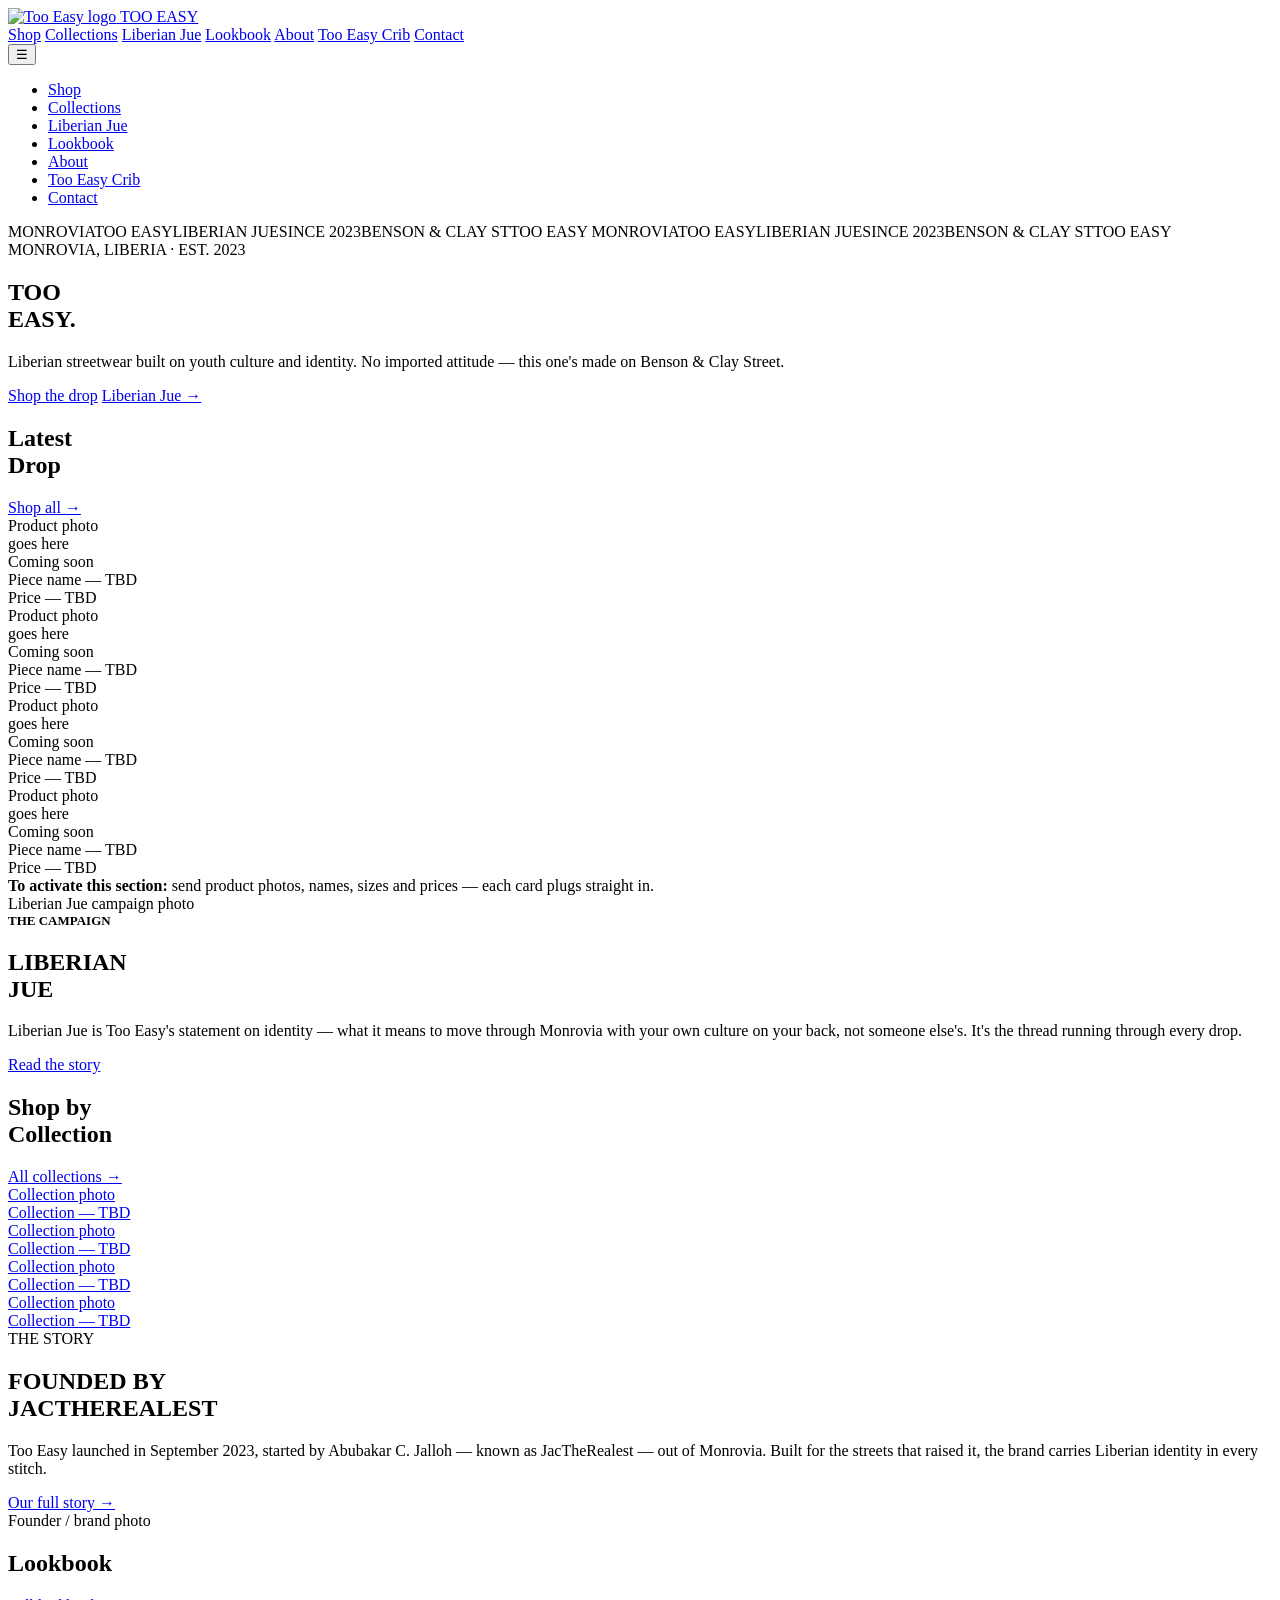
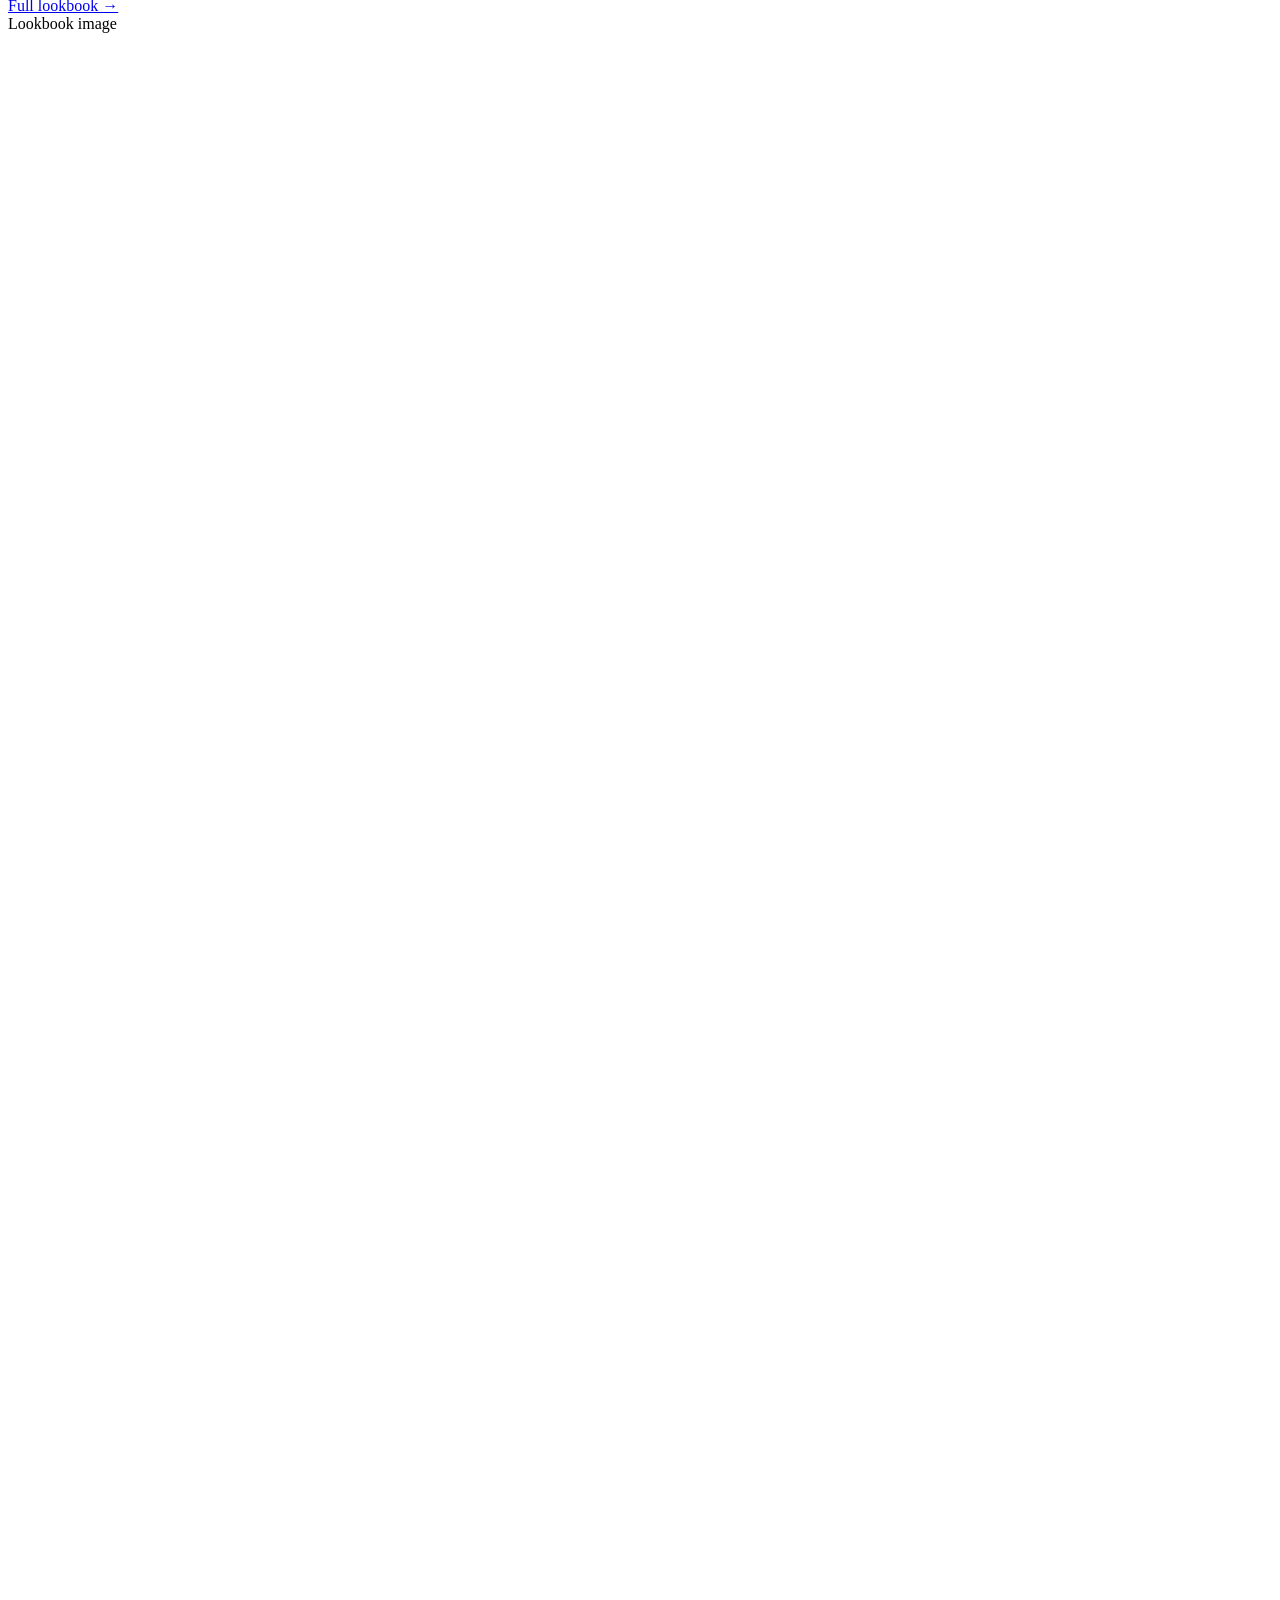
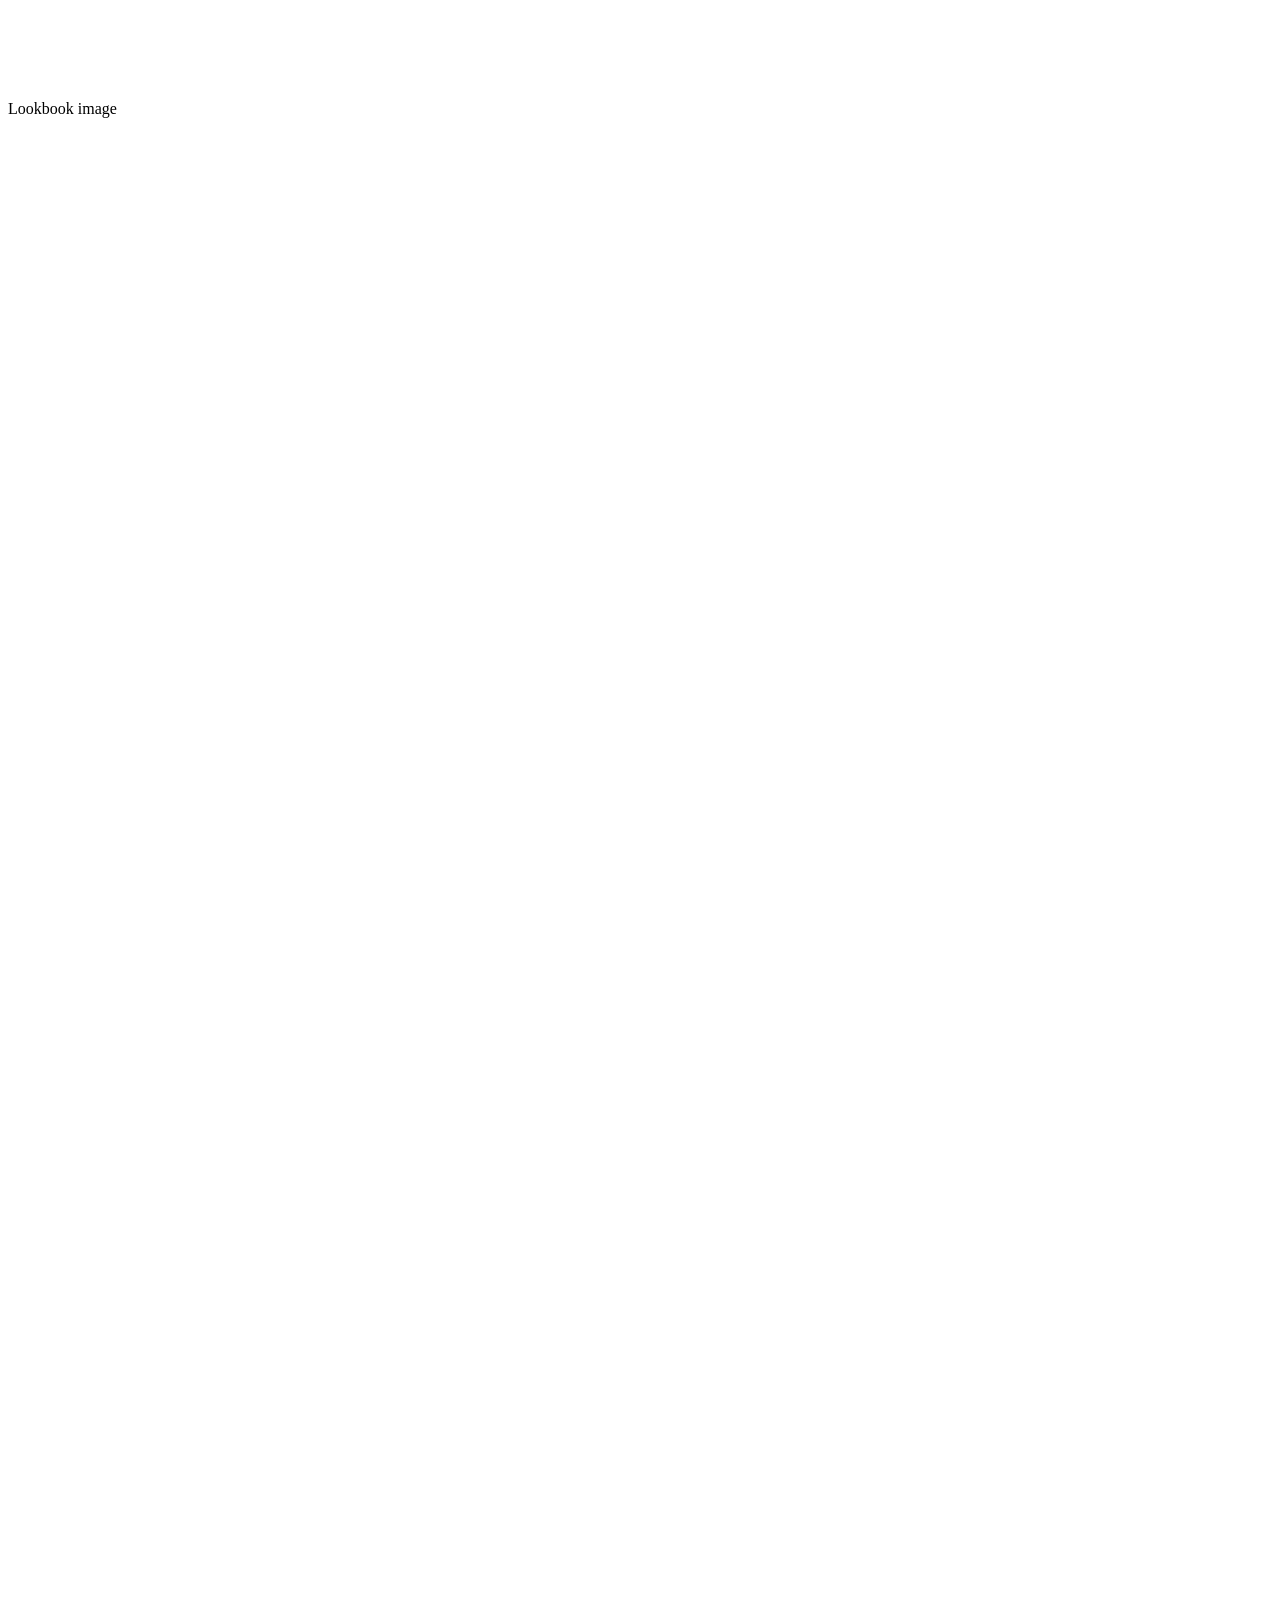
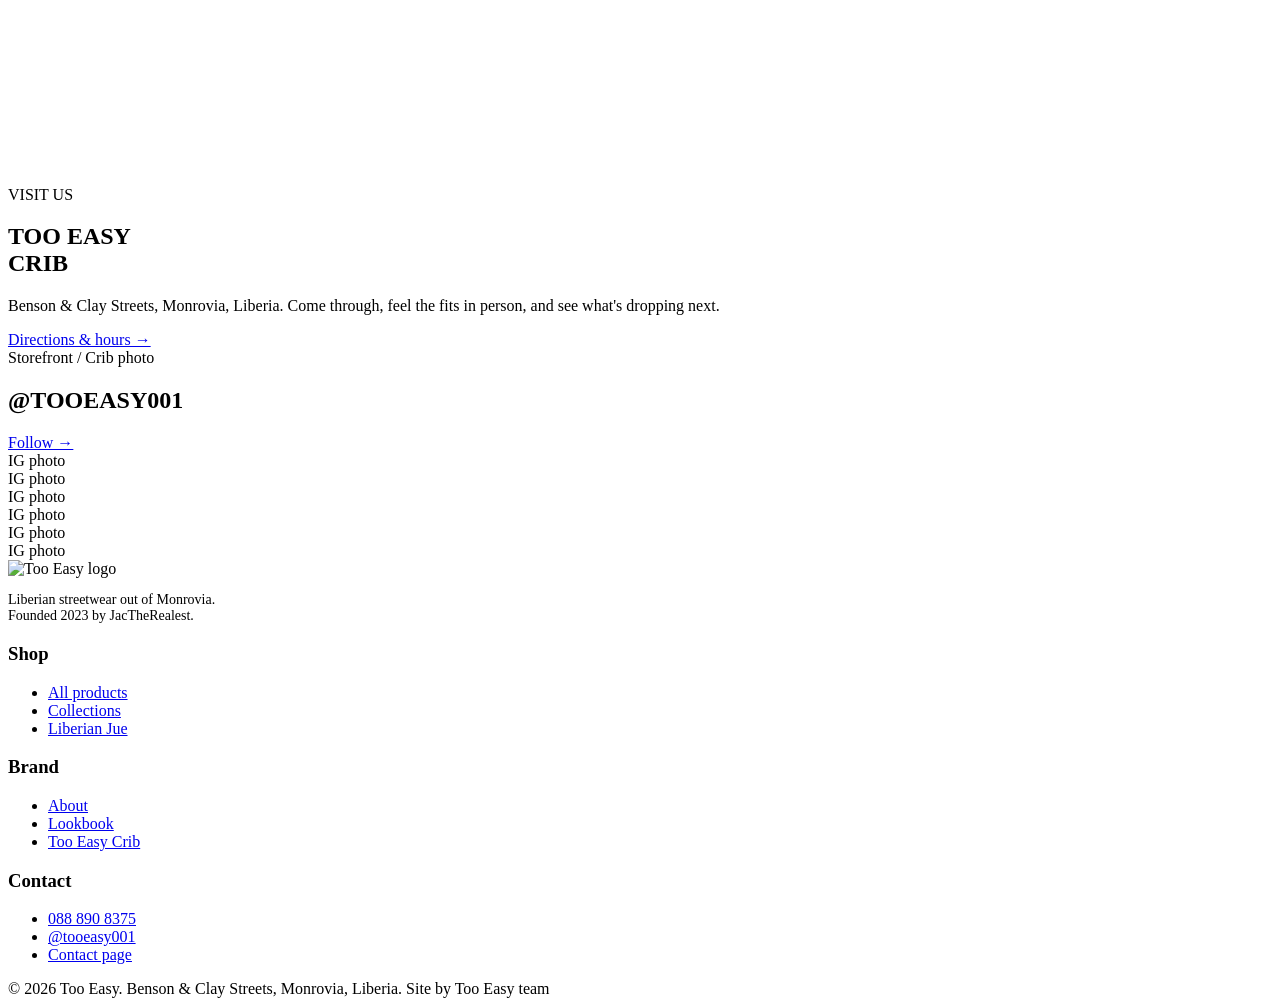
==== index.html @ b69d6aac "Add files via upload" ====
<!doctype html>
<html lang="en">
<head>
<meta charset="UTF-8">
<meta name="viewport" content="width=device-width, initial-scale=1.0">
<title>Too Easy — Liberian Streetwear | Monrovia</title>
<meta name="description" content="Too Easy is a Liberian streetwear brand out of Monrovia, founded by Abubakar C. Jalloh (JacTheRealest) in September 2023. Shop drops, discover Liberian Jue, and see the lookbook.">
<link rel="icon" href="assets/logo.jpeg">
<link rel="stylesheet" href="assets/style.css">
</head>
<body>

<header class="site-header">
  <div class="bar">
    <a href="index.html" class="brand-mark">
      <img src="assets/logo.jpeg" alt="Too Easy logo">
      <span>TOO EASY</span>
    </a>
    <nav class="nav-desktop">
      <a href="shop.html">Shop</a>
      <a href="collections.html">Collections</a>
      <a href="liberian-jue.html">Liberian Jue</a>
      <a href="lookbook.html">Lookbook</a>
      <a href="about.html">About</a>
      <a href="crib.html">Too Easy Crib</a>
      <a href="contact.html">Contact</a>
    </nav>
    <button class="nav-toggle" aria-label="Menu" aria-expanded="false">☰</button>
  </div>
  <div class="nav-mobile">
    <ul>
      <li><a href="shop.html">Shop</a></li>
      <li><a href="collections.html">Collections</a></li>
      <li><a href="liberian-jue.html">Liberian Jue</a></li>
      <li><a href="lookbook.html">Lookbook</a></li>
      <li><a href="about.html">About</a></li>
      <li><a href="crib.html">Too Easy Crib</a></li>
      <li><a href="contact.html">Contact</a></li>
    </ul>
  </div>
</header>

<div class="marquee">
  <div class="track">
    <span>MONROVIA</span><span class="hit">TOO EASY</span><span>LIBERIAN JUE</span><span class="hit">SINCE 2023</span><span>BENSON &amp; CLAY ST</span><span class="hit">TOO EASY</span>
    <span>MONROVIA</span><span class="hit">TOO EASY</span><span>LIBERIAN JUE</span><span class="hit">SINCE 2023</span><span>BENSON &amp; CLAY ST</span><span class="hit">TOO EASY</span>
  </div>
</div>

<section class="hero">
  <div class="wrap">
    <div class="eyebrow">MONROVIA, LIBERIA · EST. 2023</div>
    <h1 class="display">TOO<br>EASY.</h1>
    <p class="lede">Liberian streetwear built on youth culture and identity. No imported attitude — this one's made on Benson &amp; Clay Street.</p>
    <div class="cta-row">
      <a href="shop.html" class="btn btn-solid">Shop the drop</a>
      <a href="liberian-jue.html" class="btn btn-outline">Liberian Jue →</a>
    </div>
  </div>
</section>

<section class="section">
  <div class="wrap">
    <div class="section-head">
      <h2 class="display">Latest<br>Drop</h2>
      <a href="shop.html" class="see-all">Shop all →</a>
    </div>
    <div class="grid-2">
      <div class="card">
        <div class="swatch">Product photo<br>goes here</div>
        <div class="info">
          <span class="tag-soon">Coming soon</span>
          <div class="name">Piece name — TBD</div>
          <div class="price">Price — TBD</div>
        </div>
      </div>
      <div class="card">
        <div class="swatch">Product photo<br>goes here</div>
        <div class="info">
          <span class="tag-soon">Coming soon</span>
          <div class="name">Piece name — TBD</div>
          <div class="price">Price — TBD</div>
        </div>
      </div>
      <div class="card">
        <div class="swatch">Product photo<br>goes here</div>
        <div class="info">
          <span class="tag-soon">Coming soon</span>
          <div class="name">Piece name — TBD</div>
          <div class="price">Price — TBD</div>
        </div>
      </div>
      <div class="card">
        <div class="swatch">Product photo<br>goes here</div>
        <div class="info">
          <span class="tag-soon">Coming soon</span>
          <div class="name">Piece name — TBD</div>
          <div class="price">Price — TBD</div>
        </div>
      </div>
    </div>
    <div class="notice"><b>To activate this section:</b> send product photos, names, sizes and prices — each card plugs straight in.</div>
  </div>
</section>

<section class="section on-paper">
  <div class="wrap split">
    <div>
      <div class="photo-block">Liberian Jue campaign photo</div>
    </div>
    <div>
      <div class="eyebrow" style="color:var(--red); font-weight:700; font-size:13px; margin-bottom:12px;">THE CAMPAIGN</div>
      <h2 class="display">LIBERIAN<br>JUE</h2>
      <p>Liberian Jue is Too Easy's statement on identity — what it means to move through Monrovia with your own culture on your back, not someone else's. It's the thread running through every drop.</p>
      <a href="liberian-jue.html" class="btn btn-red" style="margin-top:10px;">Read the story</a>
    </div>
  </div>
</section>

<section class="section">
  <div class="wrap">
    <div class="section-head">
      <h2 class="display">Shop by<br>Collection</h2>
      <a href="collections.html" class="see-all">All collections →</a>
    </div>
    <div class="grid-2">
      <a class="card" href="collections.html" style="display:block;">
        <div class="swatch">Collection photo</div>
        <div class="info"><div class="name">Collection — TBD</div></div>
      </a>
      <a class="card" href="collections.html" style="display:block;">
        <div class="swatch">Collection photo</div>
        <div class="info"><div class="name">Collection — TBD</div></div>
      </a>
      <a class="card" href="collections.html" style="display:block;">
        <div class="swatch">Collection photo</div>
        <div class="info"><div class="name">Collection — TBD</div></div>
      </a>
      <a class="card" href="collections.html" style="display:block;">
        <div class="swatch">Collection photo</div>
        <div class="info"><div class="name">Collection — TBD</div></div>
      </a>
    </div>
  </div>
</section>

<section class="section">
  <div class="wrap split">
    <div>
      <div class="eyebrow">THE STORY</div>
      <h2 class="display">FOUNDED BY<br>JACTHEREALEST</h2>
      <p>Too Easy launched in September 2023, started by Abubakar C. Jalloh — known as JacTheRealest — out of Monrovia. Built for the streets that raised it, the brand carries Liberian identity in every stitch.</p>
      <a href="about.html" class="btn btn-outline" style="margin-top:10px;">Our full story →</a>
    </div>
    <div>
      <div class="photo-block">Founder / brand photo</div>
    </div>
  </div>
</section>

<section class="section on-paper">
  <div class="wrap">
    <div class="section-head">
      <h2 class="display">Lookbook</h2>
      <a href="lookbook.html" class="see-all">Full lookbook →</a>
    </div>
    <div class="grid-2" style="grid-template-columns:repeat(2,1fr);">
      <div class="photo-block" style="aspect-ratio:3/4;">Lookbook image</div>
      <div class="photo-block" style="aspect-ratio:3/4;">Lookbook image</div>
    </div>
  </div>
</section>

<section class="section">
  <div class="wrap split">
    <div>
      <div class="eyebrow">VISIT US</div>
      <h2 class="display">TOO EASY<br>CRIB</h2>
      <p>Benson &amp; Clay Streets, Monrovia, Liberia. Come through, feel the fits in person, and see what's dropping next.</p>
      <a href="crib.html" class="btn btn-outline" style="margin-top:10px;">Directions &amp; hours →</a>
    </div>
    <div>
      <div class="photo-block">Storefront / Crib photo</div>
    </div>
  </div>
</section>

<section class="section" style="border-bottom:none;">
  <div class="wrap">
    <div class="section-head">
      <h2 class="display">@TOOEASY001</h2>
      <a href="https://instagram.com/tooeasy001" target="_blank" rel="noopener" class="see-all">Follow →</a>
    </div>
    <div class="insta-grid">
      <div class="sq">IG photo</div>
      <div class="sq">IG photo</div>
      <div class="sq">IG photo</div>
      <div class="sq">IG photo</div>
      <div class="sq">IG photo</div>
      <div class="sq">IG photo</div>
    </div>
  </div>
</section>

<footer class="site-footer">
  <div class="wrap">
    <div class="footer-grid">
      <div>
        <div class="brand-mark" style="margin-bottom:14px;">
          <img src="assets/logo.jpeg" alt="Too Easy logo" style="height:40px;">
        </div>
        <p style="color:var(--mute); font-size:14px; max-width:32ch;">Liberian streetwear out of Monrovia. Founded 2023 by JacTheRealest.</p>
      </div>
      <div>
        <h3>Shop</h3>
        <ul>
          <li><a href="shop.html">All products</a></li>
          <li><a href="collections.html">Collections</a></li>
          <li><a href="liberian-jue.html">Liberian Jue</a></li>
        </ul>
      </div>
      <div>
        <h3>Brand</h3>
        <ul>
          <li><a href="about.html">About</a></li>
          <li><a href="lookbook.html">Lookbook</a></li>
          <li><a href="crib.html">Too Easy Crib</a></li>
        </ul>
      </div>
      <div>
        <h3>Contact</h3>
        <ul>
          <li><a href="tel:0888908375">088 890 8375</a></li>
          <li><a href="https://instagram.com/tooeasy001" target="_blank" rel="noopener">@tooeasy001</a></li>
          <li><a href="contact.html">Contact page</a></li>
        </ul>
      </div>
    </div>
    <div class="footer-bottom">
      <span>© 2026 Too Easy. Benson &amp; Clay Streets, Monrovia, Liberia.</span>
      <span>Site by Too Easy team</span>
    </div>
  </div>
</footer>

<script src="assets/main.js"></script>
</body>
</html>
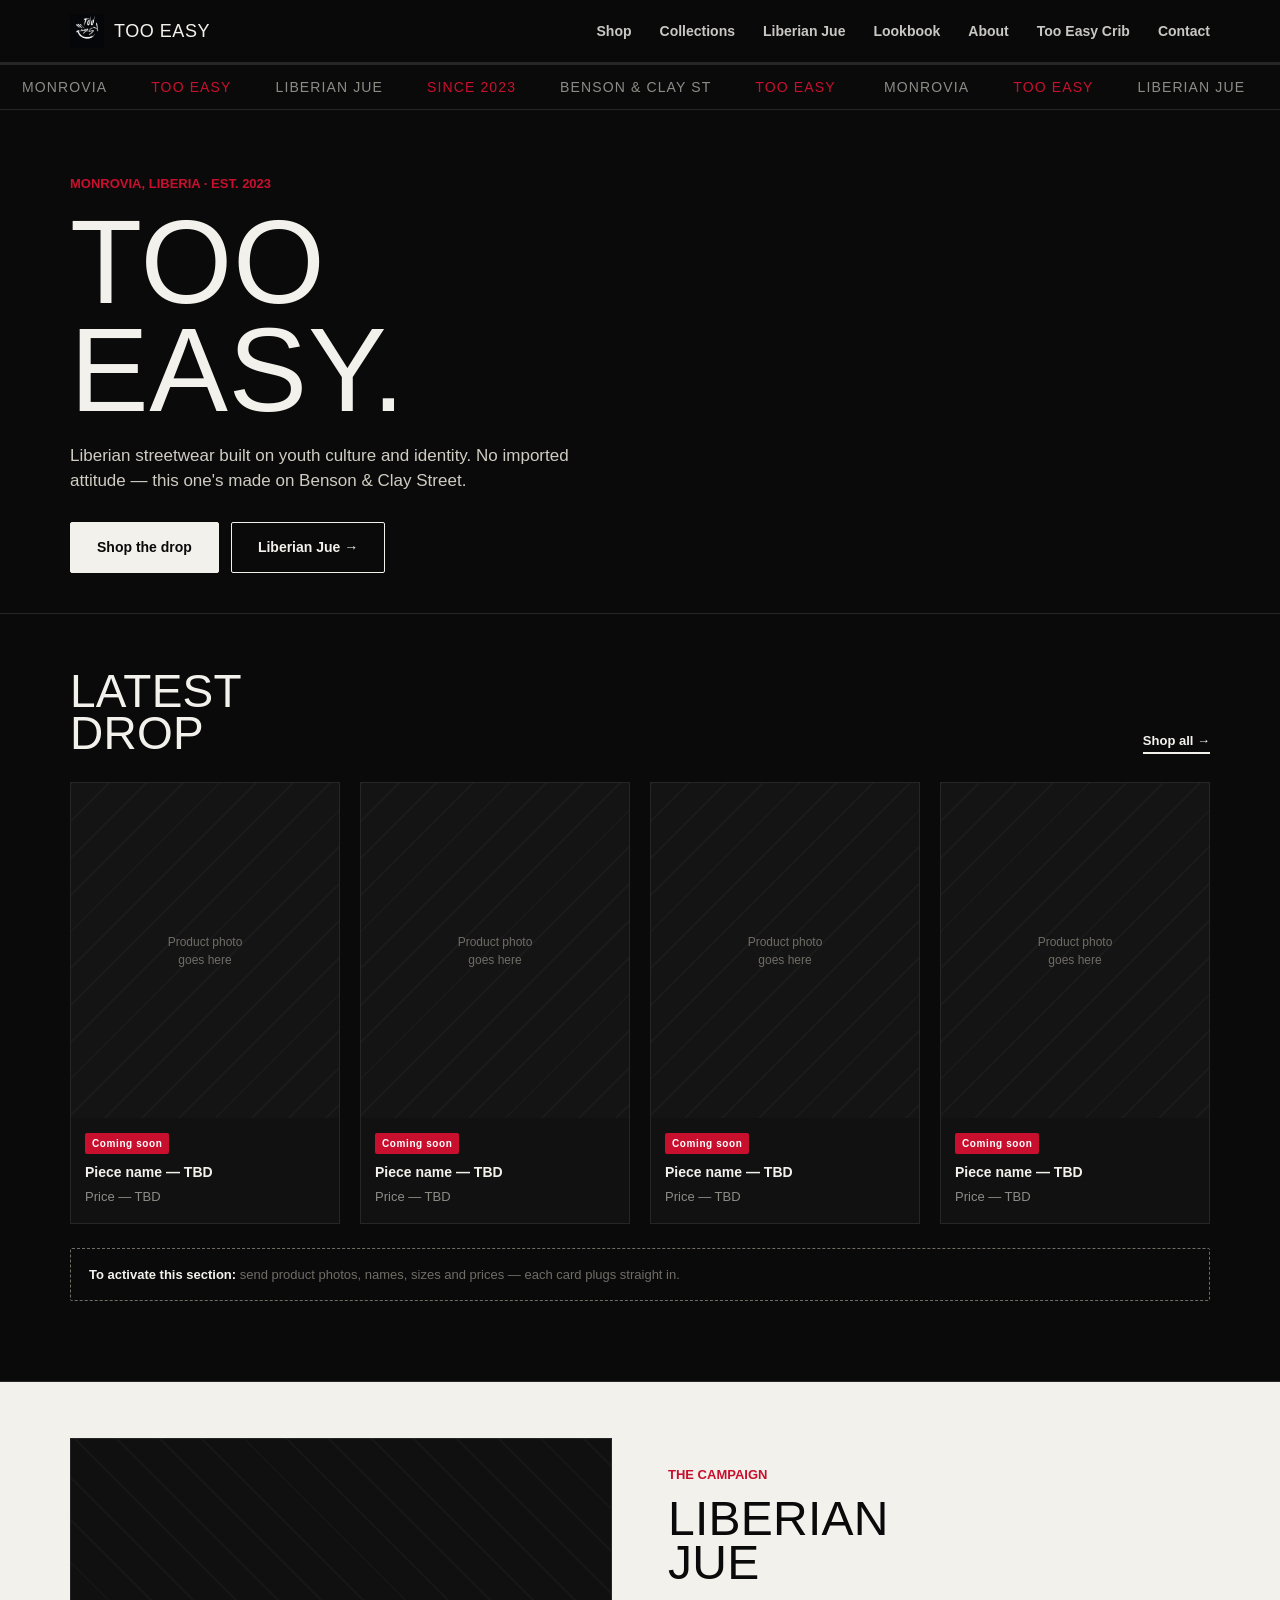
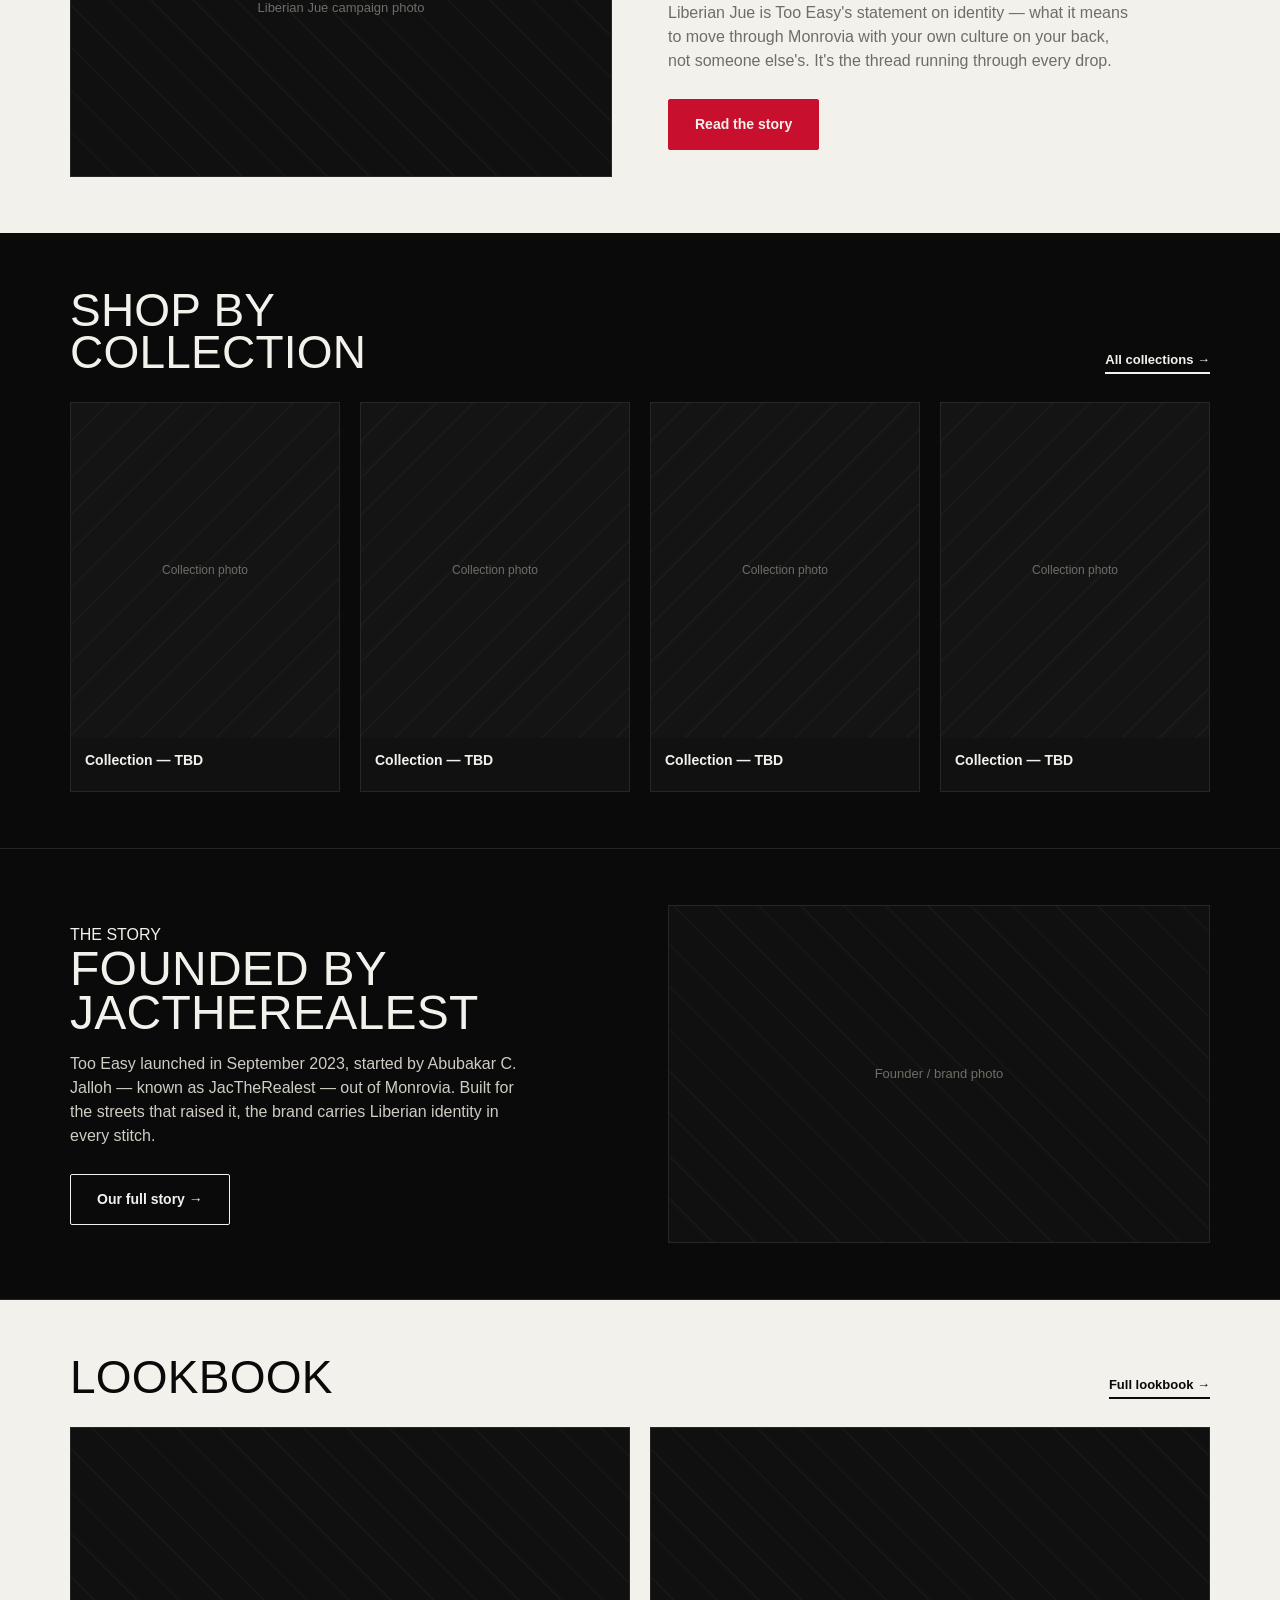
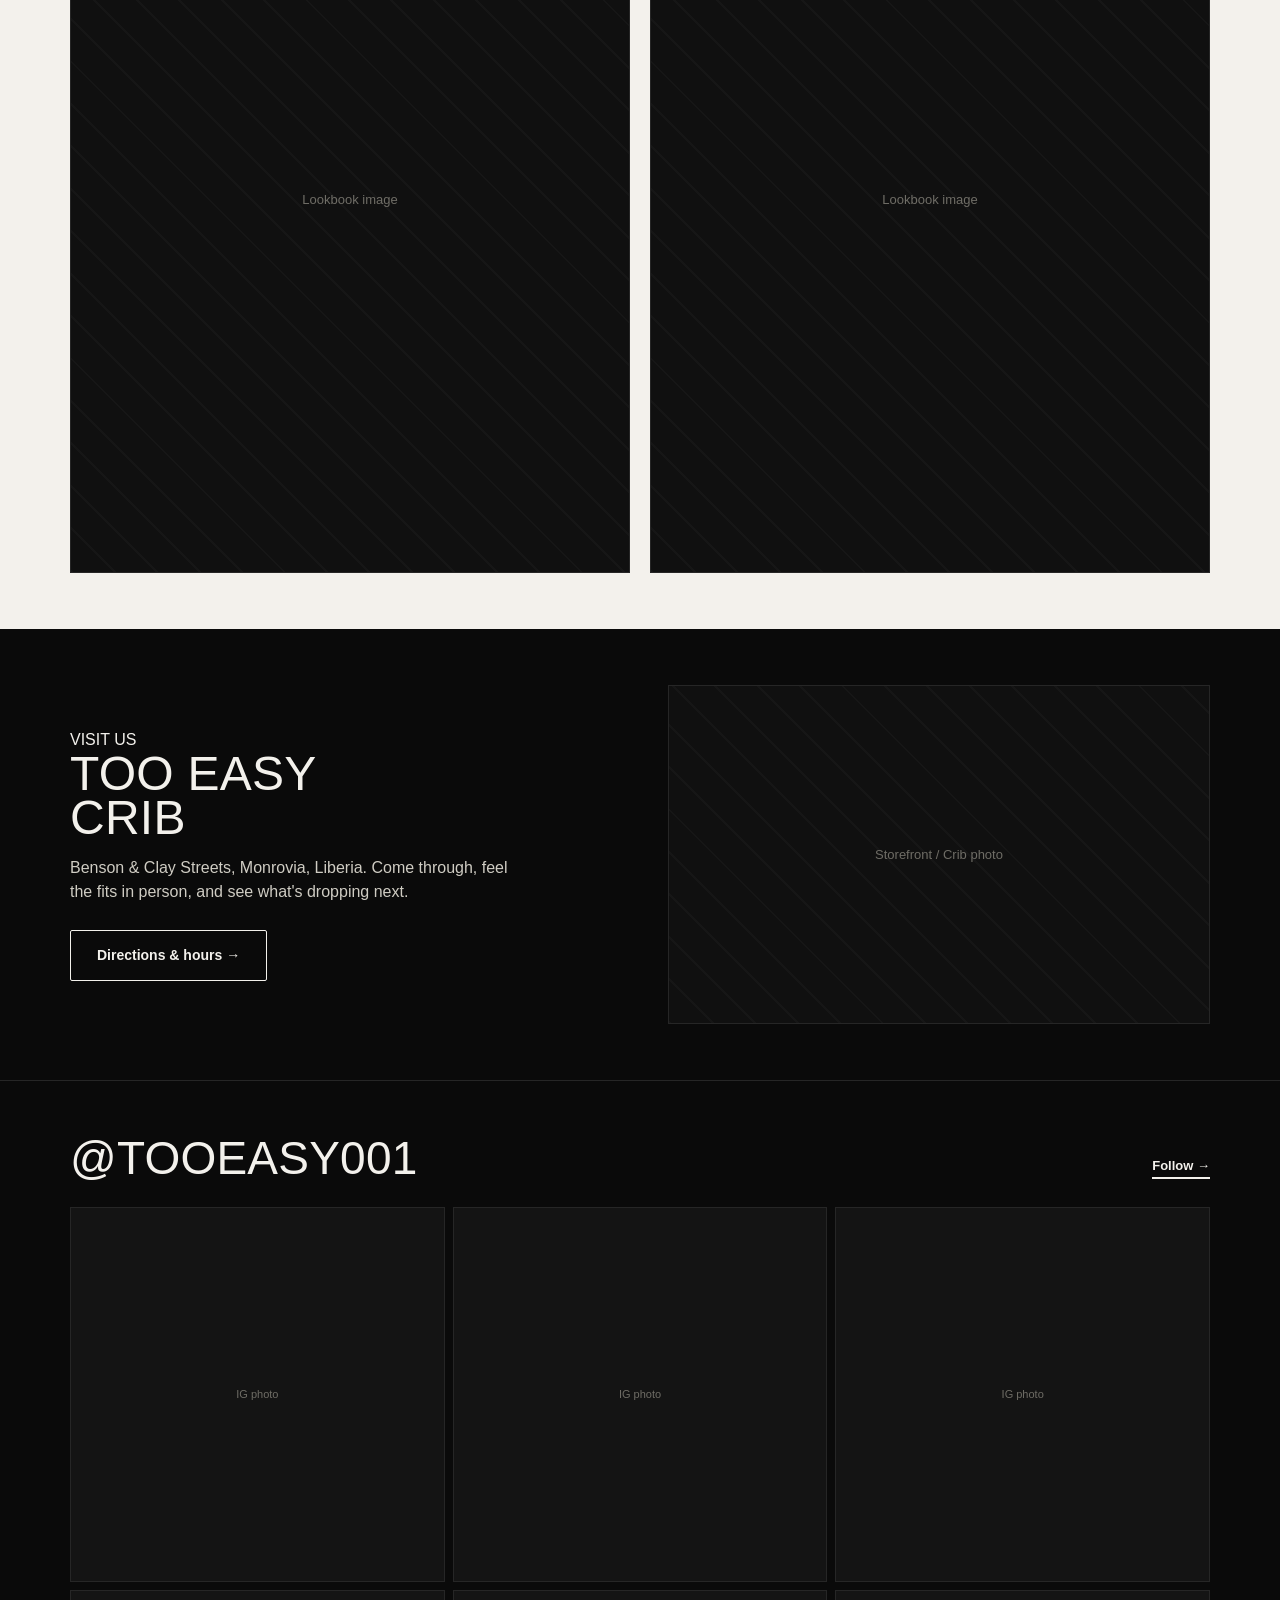
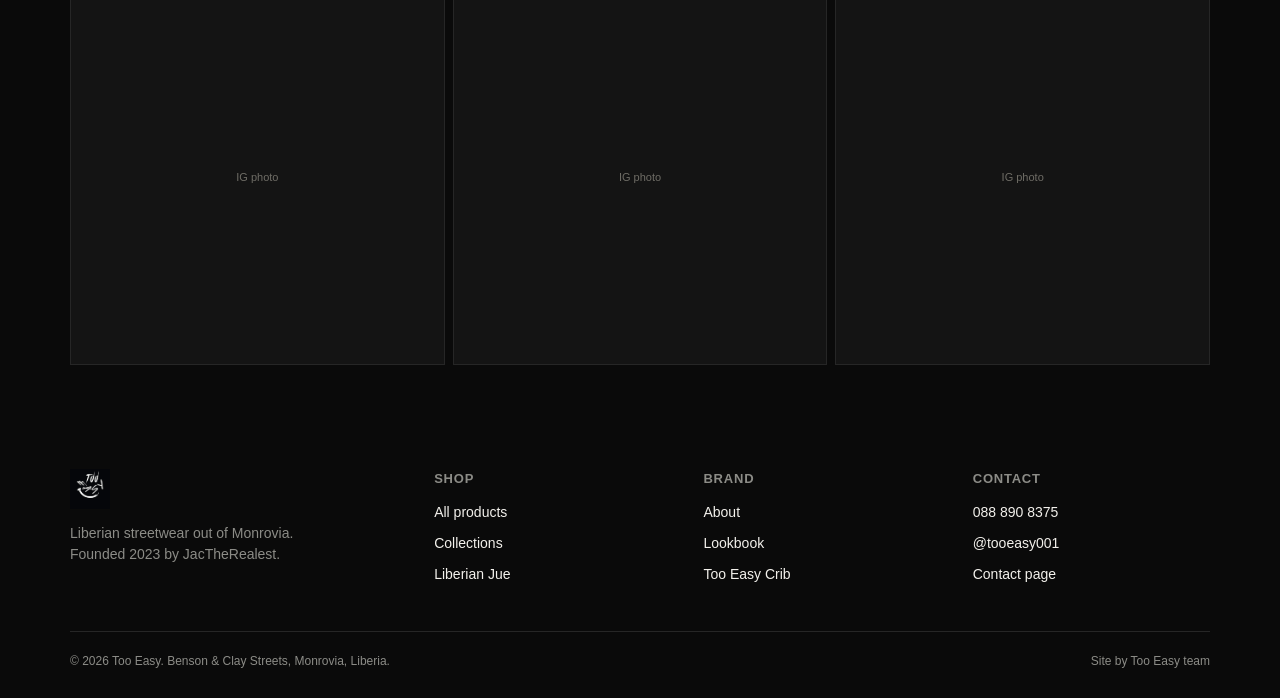
==== commit 440646f0: "Add files via upload" ====
--- a/index.html
+++ b/index.html
@@ -48,6 +48,8 @@
 </div>
 
 <section class="hero">
+  <div class="hero-bg"></div>
+  <div class="hero-fade"></div>
   <div class="wrap">
     <div class="eyebrow">MONROVIA, LIBERIA · EST. 2023</div>
     <h1 class="display">TOO<br>EASY.</h1>
--- a/assets/style.css
+++ b/assets/style.css
@@ -0,0 +1,245 @@
+/* ===========================================================
+   TOO EASY — brand stylesheet
+   Streetwear / Liberian youth culture / editorial black-white
+=========================================================== */
+
+@import url('https://fonts.googleapis.com/css2?family=Anton&family=Inter:wght@400;500;600;700;800&display=swap');
+
+:root{
+  --black: #0a0a0a;
+  --paper: #f3f1ec;
+  --red: #c8102e;      /* Liberian red — used sparingly, tied to the flag */
+  --line: #262626;
+  --line-light: #d9d6cd;
+  --mute: #8c8c87;
+  --mute-light: #6f6d66;
+  --max: 1180px;
+}
+
+*{ box-sizing:border-box; }
+html{ scroll-behavior:smooth; }
+body{
+  margin:0;
+  background:var(--black);
+  color:var(--paper);
+  font-family:'Inter',sans-serif;
+  -webkit-font-smoothing:antialiased;
+  line-height:1.5;
+}
+img{ max-width:100%; display:block; }
+a{ color:inherit; text-decoration:none; }
+
+.display{
+  font-family:'Anton',sans-serif;
+  font-weight:400;
+  letter-spacing:0.005em;
+  line-height:0.92;
+  text-transform:uppercase;
+}
+
+.wrap{ max-width:var(--max); margin:0 auto; padding:0 20px; }
+
+@media(prefers-reduced-motion: reduce){
+  *{ animation-duration:0.001ms !important; transition-duration:0.001ms !important; }
+}
+
+/* ---------- Header ---------- */
+.site-header{
+  position:sticky; top:0; z-index:50;
+  background:rgba(10,10,10,0.92);
+  backdrop-filter:blur(6px);
+  border-bottom:1px solid var(--line);
+}
+.site-header .bar{
+  display:flex; align-items:center; justify-content:space-between;
+  padding:14px 20px;
+  max-width:var(--max); margin:0 auto;
+}
+.brand-mark{ display:flex; align-items:center; gap:10px; }
+.brand-mark img{ height:34px; width:auto; }
+.brand-mark span{ font-family:'Anton',sans-serif; font-size:18px; letter-spacing:0.03em; }
+
+.nav-desktop{ display:none; gap:28px; font-size:14px; font-weight:600; }
+.nav-desktop a{ opacity:0.82; transition:opacity .15s ease; }
+.nav-desktop a:hover{ opacity:1; }
+
+.nav-toggle{
+  background:none; border:1px solid var(--line-light); color:var(--paper);
+  width:40px; height:40px; border-radius:2px;
+  display:flex; align-items:center; justify-content:center;
+  font-size:18px; cursor:pointer;
+}
+
+.nav-mobile{
+  max-height:0; overflow:hidden;
+  border-bottom:1px solid var(--line);
+  transition:max-height .28s ease;
+}
+.nav-mobile.open{ max-height:420px; }
+.nav-mobile ul{ list-style:none; margin:0; padding:8px 20px 18px; }
+.nav-mobile li{ border-bottom:1px solid var(--line); }
+.nav-mobile a{ display:block; padding:14px 2px; font-size:16px; font-weight:600; }
+
+@media(min-width:860px){
+  .nav-desktop{ display:flex; }
+  .nav-toggle{ display:none; }
+}
+
+/* ---------- Marquee strip ---------- */
+.marquee{
+  border-top:1px solid var(--line); border-bottom:1px solid var(--line);
+  overflow:hidden; white-space:nowrap; background:var(--black);
+}
+.marquee .track{
+  display:inline-block; padding:10px 0;
+  animation:scroll 18s linear infinite;
+}
+.marquee span{
+  font-family:'Anton',sans-serif; font-size:14px; letter-spacing:0.08em;
+  margin:0 22px; color:var(--mute);
+}
+.marquee span.hit{ color:var(--red); }
+@keyframes scroll{ from{ transform:translateX(0); } to{ transform:translateX(-50%); } }
+
+/* ---------- Hero ---------- */
+.hero{
+  position:relative;
+  overflow:hidden;
+  padding:64px 0 40px;
+  border-bottom:1px solid var(--line);
+}
+.hero-bg{
+  position:absolute; inset:0; z-index:0;
+  background-image:url('assets/hero-people.jpg');
+  background-size:cover;
+  background-position:center 20%;
+  filter:grayscale(0.8) contrast(1.05) brightness(0.85);
+  -webkit-mask-image:linear-gradient(to right, transparent 0%, rgba(0,0,0,0.5) 40%, black 65%);
+  mask-image:linear-gradient(to right, transparent 0%, rgba(0,0,0,0.5) 40%, black 65%);
+}
+.hero-fade{
+  position:absolute; inset:0; z-index:1;
+  background:linear-gradient(to right, var(--black) 0%, rgba(10,10,10,0.9) 32%, rgba(10,10,10,0.45) 58%, rgba(10,10,10,0.65) 100%);
+}
+.hero .wrap{ position:relative; z-index:2; }
+@media(min-width:860px){
+  .hero-bg{ background-position:center 30%; }
+}
+.hero .eyebrow{
+  font-size:13px; font-weight:700; color:var(--red); margin-bottom:14px;
+}
+.hero h1{
+  font-size:15vw; margin:0 0 18px;
+}
+@media(min-width:640px){ .hero h1{ font-size:88px; } }
+@media(min-width:1000px){ .hero h1{ font-size:118px; } }
+.hero p.lede{
+  max-width:520px; font-size:17px; color:#cfccc3; margin:0 0 28px;
+}
+.hero .cta-row{ display:flex; flex-wrap:wrap; gap:12px; }
+
+.btn{
+  display:inline-block; padding:14px 26px; font-weight:700; font-size:14px;
+  border-radius:2px; border:1px solid var(--paper); cursor:pointer;
+  transition:transform .12s ease;
+}
+.btn:active{ transform:scale(0.97); }
+.btn-solid{ background:var(--paper); color:var(--black); }
+.btn-outline{ background:transparent; color:var(--paper); }
+.btn-red{ background:var(--red); border-color:var(--red); color:var(--paper); }
+
+/* ---------- Section frame ---------- */
+.section{ padding:56px 0; border-bottom:1px solid var(--line); }
+.section.on-paper{ background:var(--paper); color:var(--black); border-bottom:none; }
+.section.on-paper .mute{ color:var(--mute-light); }
+.section-head{
+  display:flex; justify-content:space-between; align-items:flex-end;
+  gap:16px; margin-bottom:28px; flex-wrap:wrap;
+}
+.section-head h2{ font-size:34px; margin:0; }
+@media(min-width:760px){ .section-head h2{ font-size:46px; } }
+.section-head .see-all{ font-size:13px; font-weight:700; border-bottom:2px solid currentColor; padding-bottom:2px; white-space:nowrap; }
+.mute{ color:var(--mute); }
+
+/* ---------- Product / drop cards ---------- */
+.grid-2{ display:grid; grid-template-columns:repeat(2,1fr); gap:14px; }
+@media(min-width:760px){ .grid-2{ grid-template-columns:repeat(4,1fr); gap:20px; } }
+
+.card{
+  border:1px solid var(--line); background:#111;
+}
+.card .swatch{
+  aspect-ratio:4/5; width:100%;
+  background:
+    repeating-linear-gradient(135deg, #1a1a1a 0 2px, #141414 2px 26px);
+  display:flex; align-items:center; justify-content:center;
+  color:var(--mute-light); font-size:12px; text-align:center; padding:14px;
+}
+.card .info{ padding:12px 14px 16px; }
+.card .info .name{ font-weight:700; font-size:14px; margin-bottom:4px; }
+.card .info .price{ font-size:13px; color:var(--mute); }
+.tag-soon{
+  display:inline-block; font-size:10px; font-weight:800; letter-spacing:.06em;
+  background:var(--red); color:#fff; padding:3px 7px; border-radius:2px; margin-bottom:8px;
+}
+
+/* ---------- Placeholder photo block ---------- */
+.photo-block{
+  aspect-ratio:16/10; width:100%;
+  background:repeating-linear-gradient(45deg, #161616 0 2px, #101010 2px 30px);
+  display:flex; align-items:center; justify-content:center; text-align:center;
+  color:var(--mute-light); font-size:13px; padding:20px; border:1px solid var(--line);
+}
+
+/* ---------- Two column editorial ---------- */
+.split{ display:grid; gap:32px; }
+@media(min-width:860px){ .split{ grid-template-columns:1fr 1fr; align-items:center; gap:56px; } }
+.split h2{ font-size:36px; margin:0 0 16px; }
+@media(min-width:760px){ .split h2{ font-size:48px; } }
+.split p{ color:#cfccc3; font-size:16px; max-width:52ch; }
+.on-paper .split p{ color:var(--mute-light); }
+
+/* ---------- Lists / values ---------- */
+.value-list{ list-style:none; margin:0; padding:0; }
+.value-list li{ border-top:1px solid var(--line); padding:18px 0; display:flex; gap:18px; }
+.on-paper .value-list li{ border-top:1px solid var(--line-light); }
+.value-list li:last-child{ border-bottom:1px solid var(--line); }
+.on-paper .value-list li:last-child{ border-bottom:1px solid var(--line-light); }
+.value-list .k{ font-family:'Anton',sans-serif; font-size:22px; min-width:64px; color:var(--red); }
+
+/* ---------- Instagram strip ---------- */
+.insta-grid{ display:grid; grid-template-columns:repeat(3,1fr); gap:8px; }
+.insta-grid .sq{ aspect-ratio:1/1; background:#141414; border:1px solid var(--line); display:flex; align-items:center; justify-content:center; font-size:11px; color:var(--mute-light); text-align:center; padding:8px; }
+
+/* ---------- Footer ---------- */
+.site-footer{ background:var(--black); padding:48px 0 28px; }
+.footer-grid{ display:grid; gap:32px; margin-bottom:36px; }
+@media(min-width:760px){ .footer-grid{ grid-template-columns:1.4fr 1fr 1fr 1fr; } }
+.footer-grid h3{ font-size:13px; text-transform:uppercase; letter-spacing:.06em; color:var(--mute); margin:0 0 14px; }
+.footer-grid ul{ list-style:none; margin:0; padding:0; }
+.footer-grid li{ margin-bottom:10px; font-size:14px; }
+.footer-grid li a:hover{ color:var(--red); }
+.footer-bottom{ border-top:1px solid var(--line); padding-top:20px; display:flex; flex-wrap:wrap; justify-content:space-between; gap:10px; font-size:12px; color:var(--mute); }
+
+/* ---------- Page hero (inner pages) ---------- */
+.page-hero{ padding:52px 0 36px; border-bottom:1px solid var(--line); }
+.page-hero .eyebrow{ color:var(--red); font-weight:700; font-size:13px; margin-bottom:12px; }
+.page-hero h1{ font-size:12vw; }
+@media(min-width:640px){ .page-hero h1{ font-size:64px; } }
+@media(min-width:1000px){ .page-hero h1{ font-size:82px; } }
+.page-hero p{ max-width:560px; color:#cfccc3; font-size:16px; margin-top:16px; }
+
+/* ---------- Notice box (owner-to-complete) ---------- */
+.notice{
+  border:1px dashed var(--mute-light); border-radius:2px;
+  padding:16px 18px; font-size:13px; color:var(--mute-light); margin:24px 0;
+}
+.notice b{ color:var(--paper); }
+.on-paper .notice b{ color:var(--black); }
+
+/* ---------- Contact ---------- */
+.contact-grid{ display:grid; gap:28px; }
+@media(min-width:860px){ .contact-grid{ grid-template-columns:1fr 1fr; gap:56px; } }
+.contact-item{ display:flex; gap:16px; padding:18px 0; border-top:1px solid var(--line); }
+.contact-item:last-child{ border-bottom:1px solid var(--line); }
+.contact-item .icon{ font-family:'Anton',sans-serif; color:var(--red); font-size:20px; }
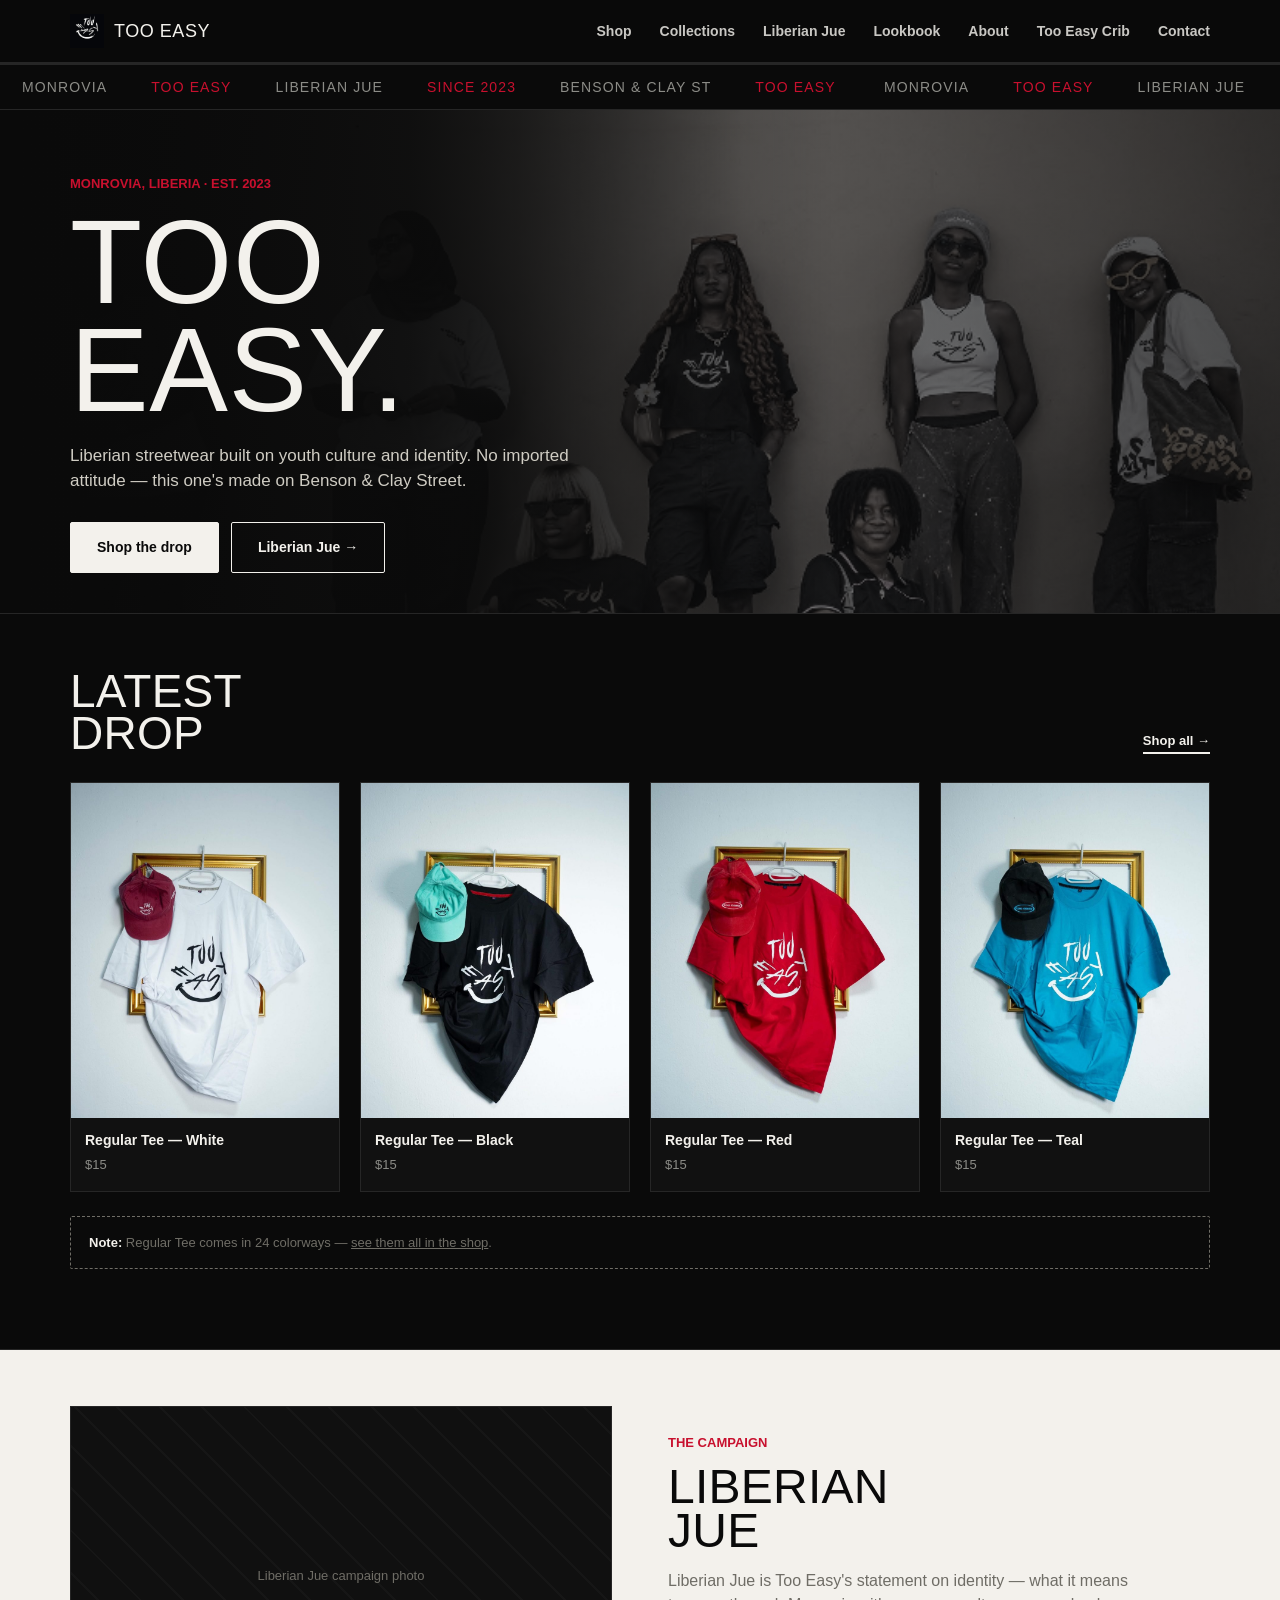
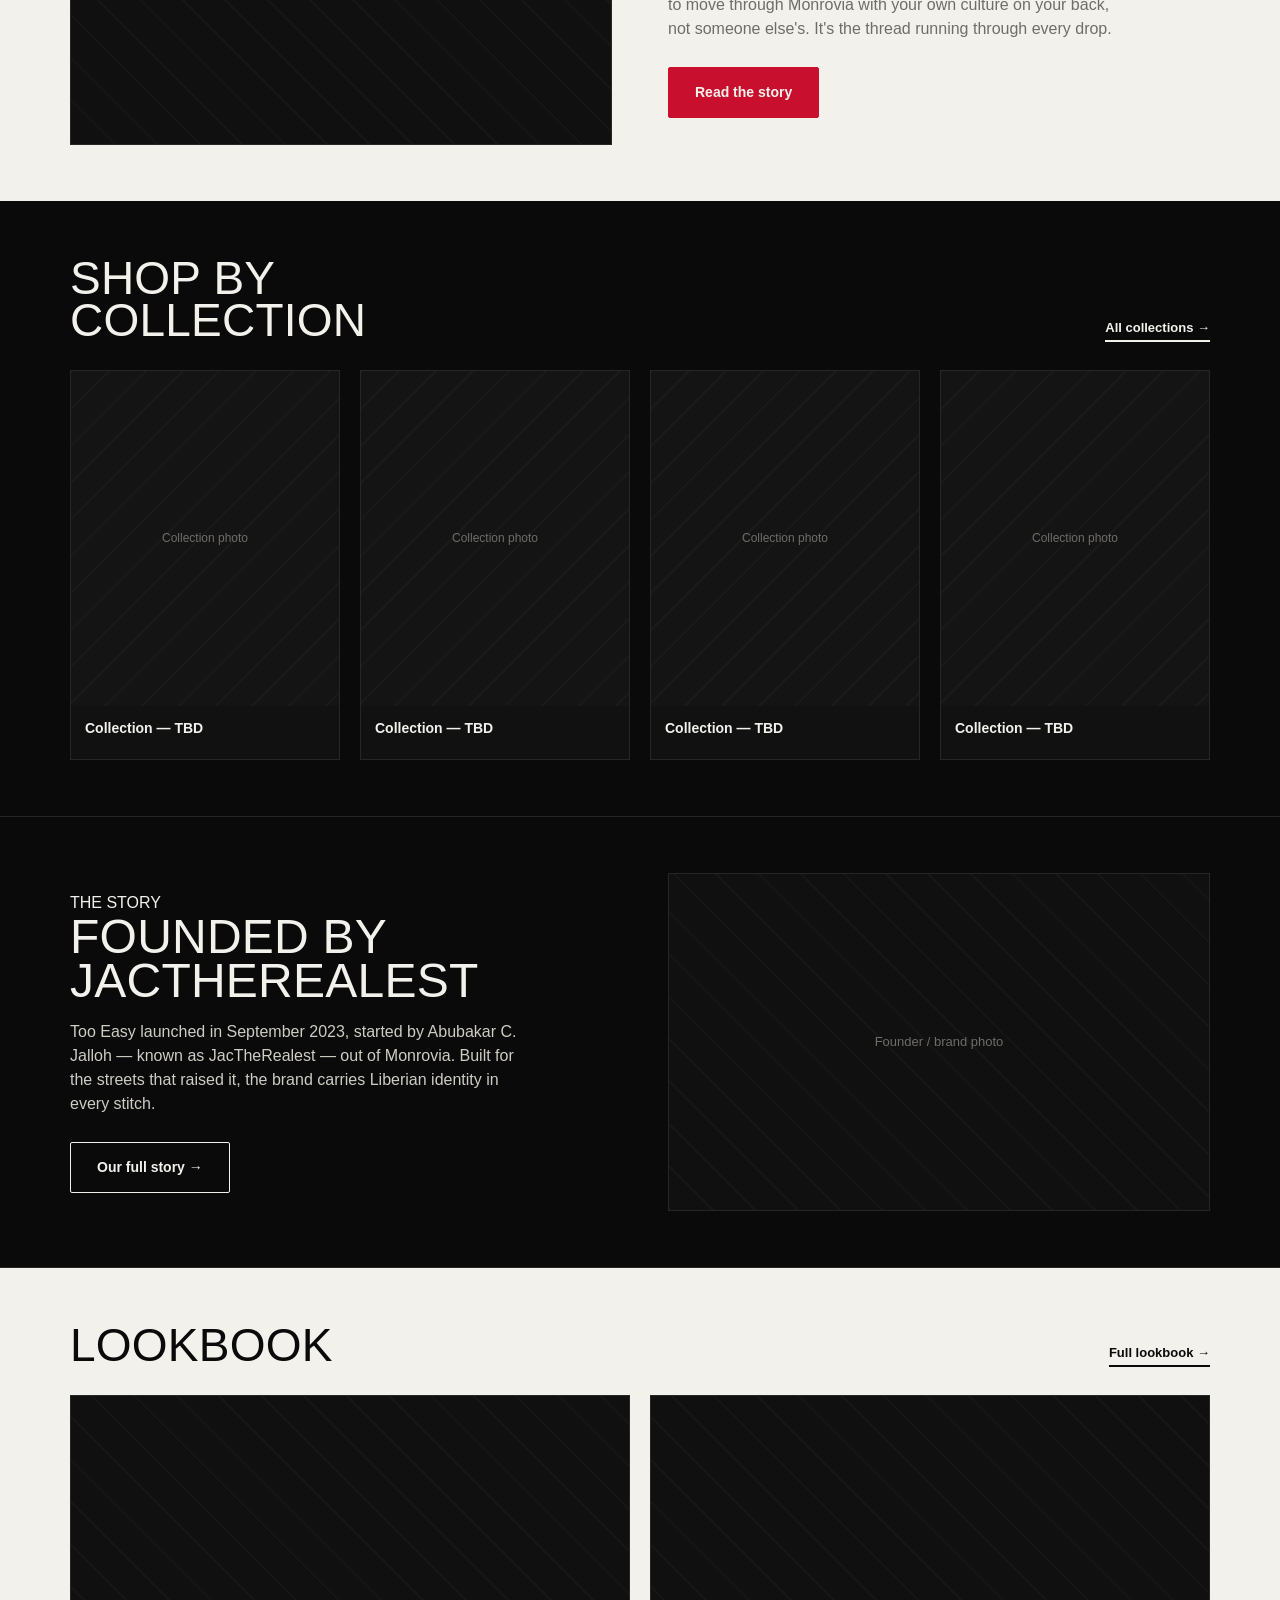
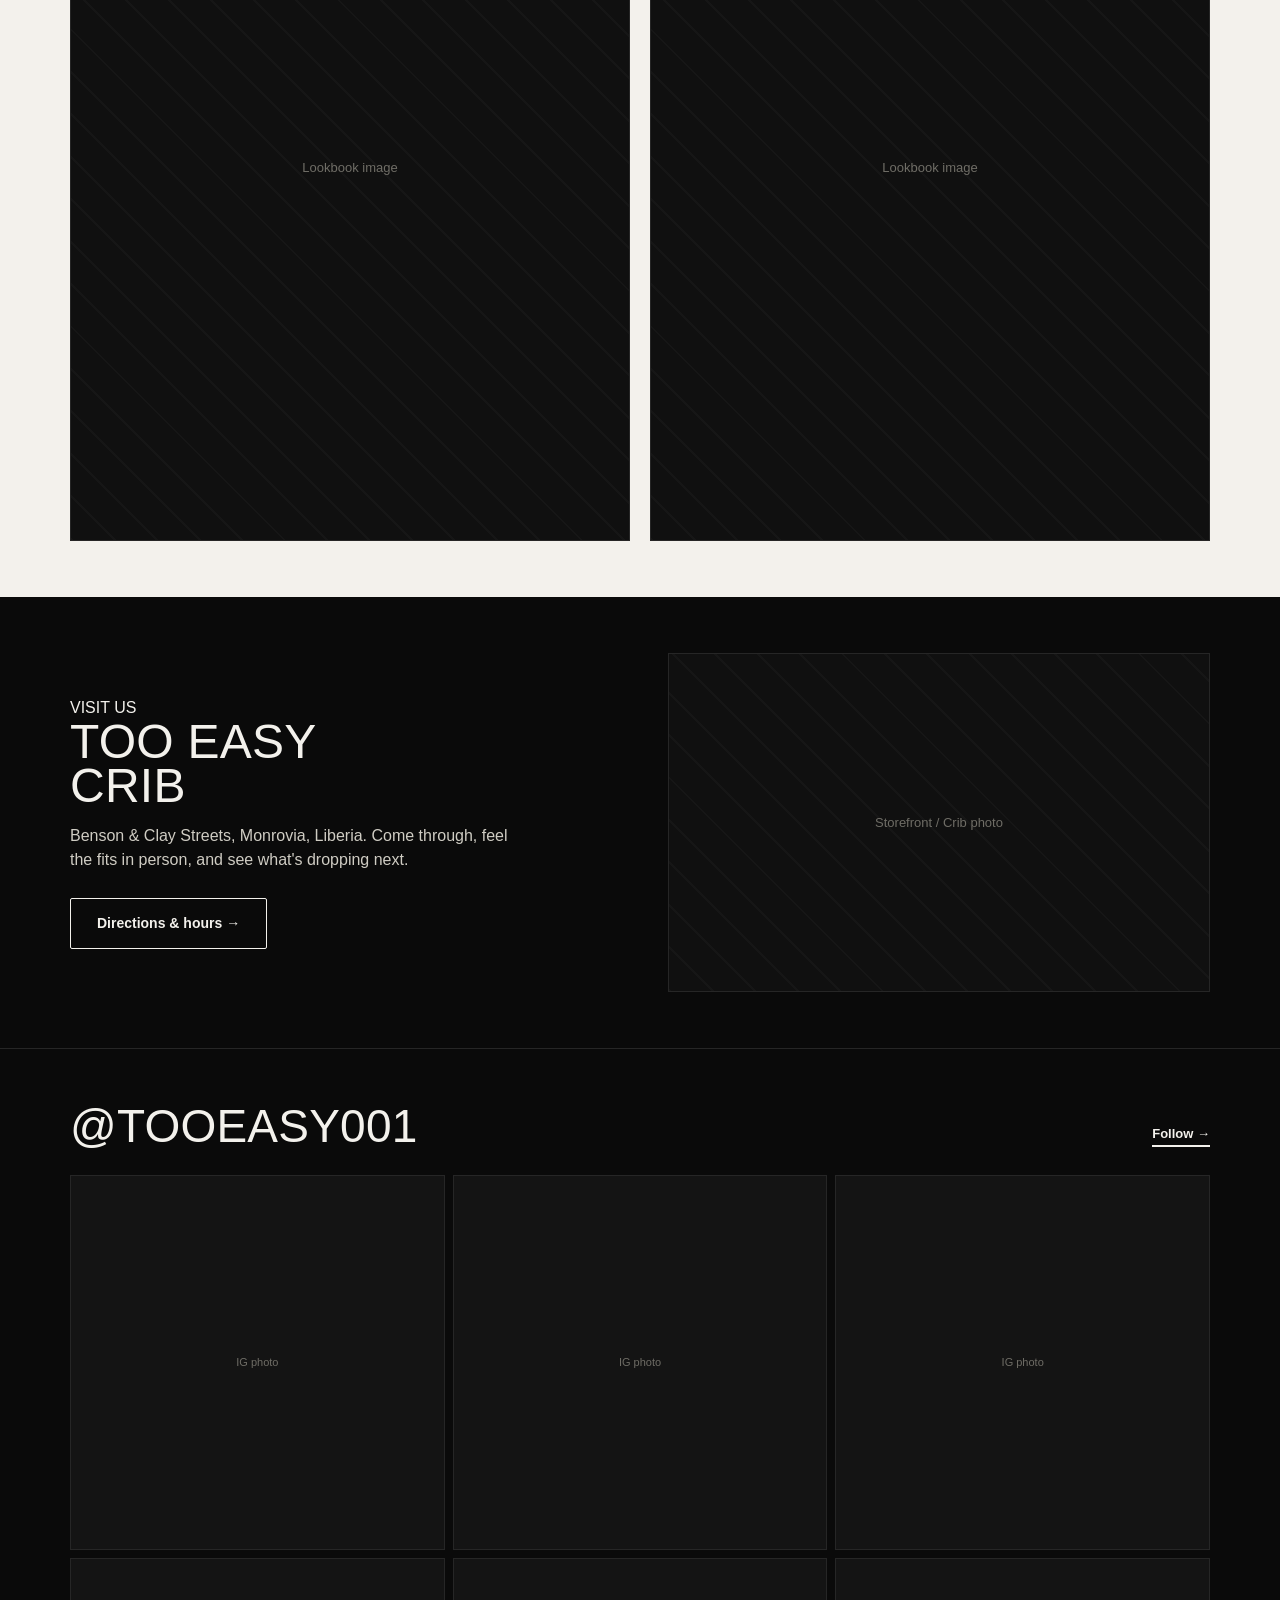
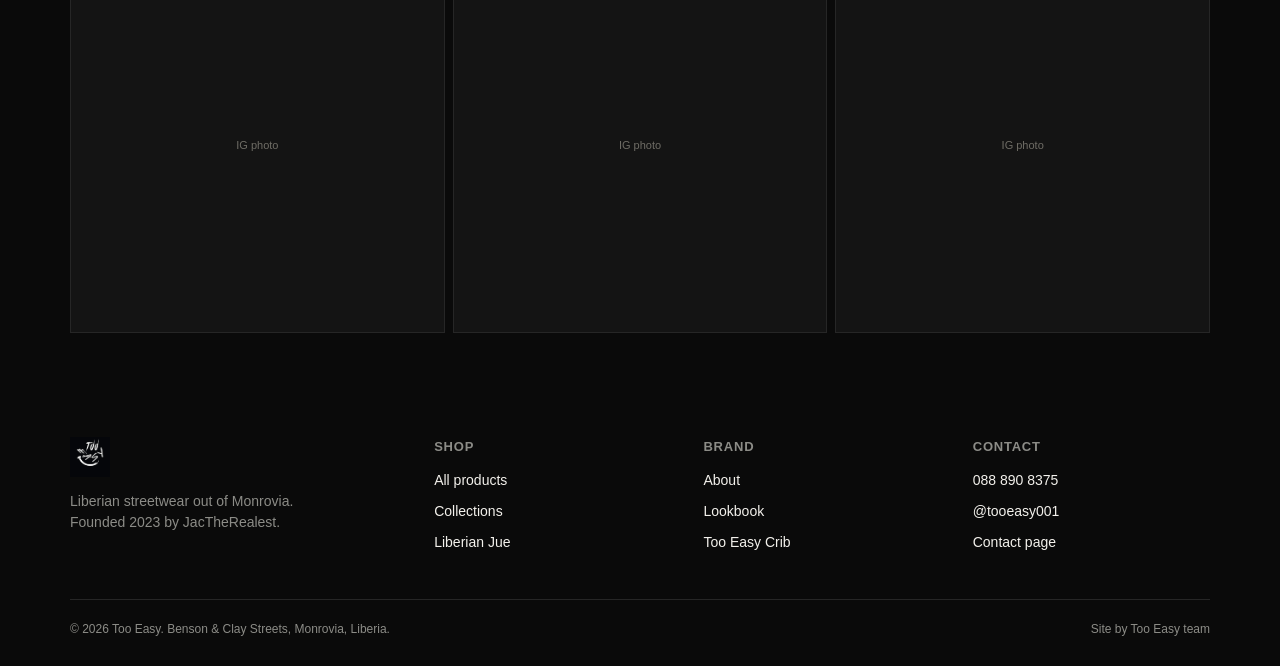
==== commit 319964af: "Replace placeholder text with product details Updated product cards with images, names, and prices." ====
--- a/index.html
+++ b/index.html
@@ -69,39 +69,35 @@
     </div>
     <div class="grid-2">
       <div class="card">
-        <div class="swatch">Product photo<br>goes here</div>
-        <div class="info">
-          <span class="tag-soon">Coming soon</span>
-          <div class="name">Piece name — TBD</div>
-          <div class="price">Price — TBD</div>
-        </div>
-      </div>
-      <div class="card">
-        <div class="swatch">Product photo<br>goes here</div>
-        <div class="info">
-          <span class="tag-soon">Coming soon</span>
-          <div class="name">Piece name — TBD</div>
-          <div class="price">Price — TBD</div>
-        </div>
-      </div>
-      <div class="card">
-        <div class="swatch">Product photo<br>goes here</div>
-        <div class="info">
-          <span class="tag-soon">Coming soon</span>
-          <div class="name">Piece name — TBD</div>
-          <div class="price">Price — TBD</div>
-        </div>
-      </div>
-      <div class="card">
-        <div class="swatch">Product photo<br>goes here</div>
-        <div class="info">
-          <span class="tag-soon">Coming soon</span>
-          <div class="name">Piece name — TBD</div>
-          <div class="price">Price — TBD</div>
-        </div>
-      </div>
-    </div>
-    <div class="notice"><b>To activate this section:</b> send product photos, names, sizes and prices — each card plugs straight in.</div>
+        <img src="assets/regular-tee/01-white-black.jpg" alt="Too Easy Regular Tee — White / Black print" loading="lazy">
+        <div class="info">
+          <div class="name">Regular Tee — White</div>
+          <div class="price">$15</div>
+        </div>
+      </div>
+      <div class="card">
+        <img src="assets/regular-tee/02-black-white.jpg" alt="Too Easy Regular Tee — Black / White print" loading="lazy">
+        <div class="info">
+          <div class="name">Regular Tee — Black</div>
+          <div class="price">$15</div>
+        </div>
+      </div>
+      <div class="card">
+        <img src="assets/regular-tee/03-red-white.jpg" alt="Too Easy Regular Tee — Red / White print" loading="lazy">
+        <div class="info">
+          <div class="name">Regular Tee — Red</div>
+          <div class="price">$15</div>
+        </div>
+      </div>
+      <div class="card">
+        <img src="assets/regular-tee/13-teal-white.jpg" alt="Too Easy Regular Tee — Teal / White print" loading="lazy">
+        <div class="info">
+          <div class="name">Regular Tee — Teal</div>
+          <div class="price">$15</div>
+        </div>
+      </div>
+    </div>
+    <div class="notice"><b>Note:</b> Regular Tee comes in 24 colorways — <a href="shop.html" style="text-decoration:underline;">see them all in the shop</a>.</div>
   </div>
 </section>
 
--- a/assets/style.css
+++ b/assets/style.css
@@ -110,7 +110,7 @@
 }
 .hero-bg{
   position:absolute; inset:0; z-index:0;
-  background-image:url('assets/hero-people.jpg');
+  background-image:url('hero-people.jpg');
   background-size:cover;
   background-position:center 20%;
   filter:grayscale(0.8) contrast(1.05) brightness(0.85);
@@ -174,6 +174,9 @@
     repeating-linear-gradient(135deg, #1a1a1a 0 2px, #141414 2px 26px);
   display:flex; align-items:center; justify-content:center;
   color:var(--mute-light); font-size:12px; text-align:center; padding:14px;
+}
+.card img{
+  aspect-ratio:4/5; width:100%; object-fit:cover; display:block;
 }
 .card .info{ padding:12px 14px 16px; }
 .card .info .name{ font-weight:700; font-size:14px; margin-bottom:4px; }
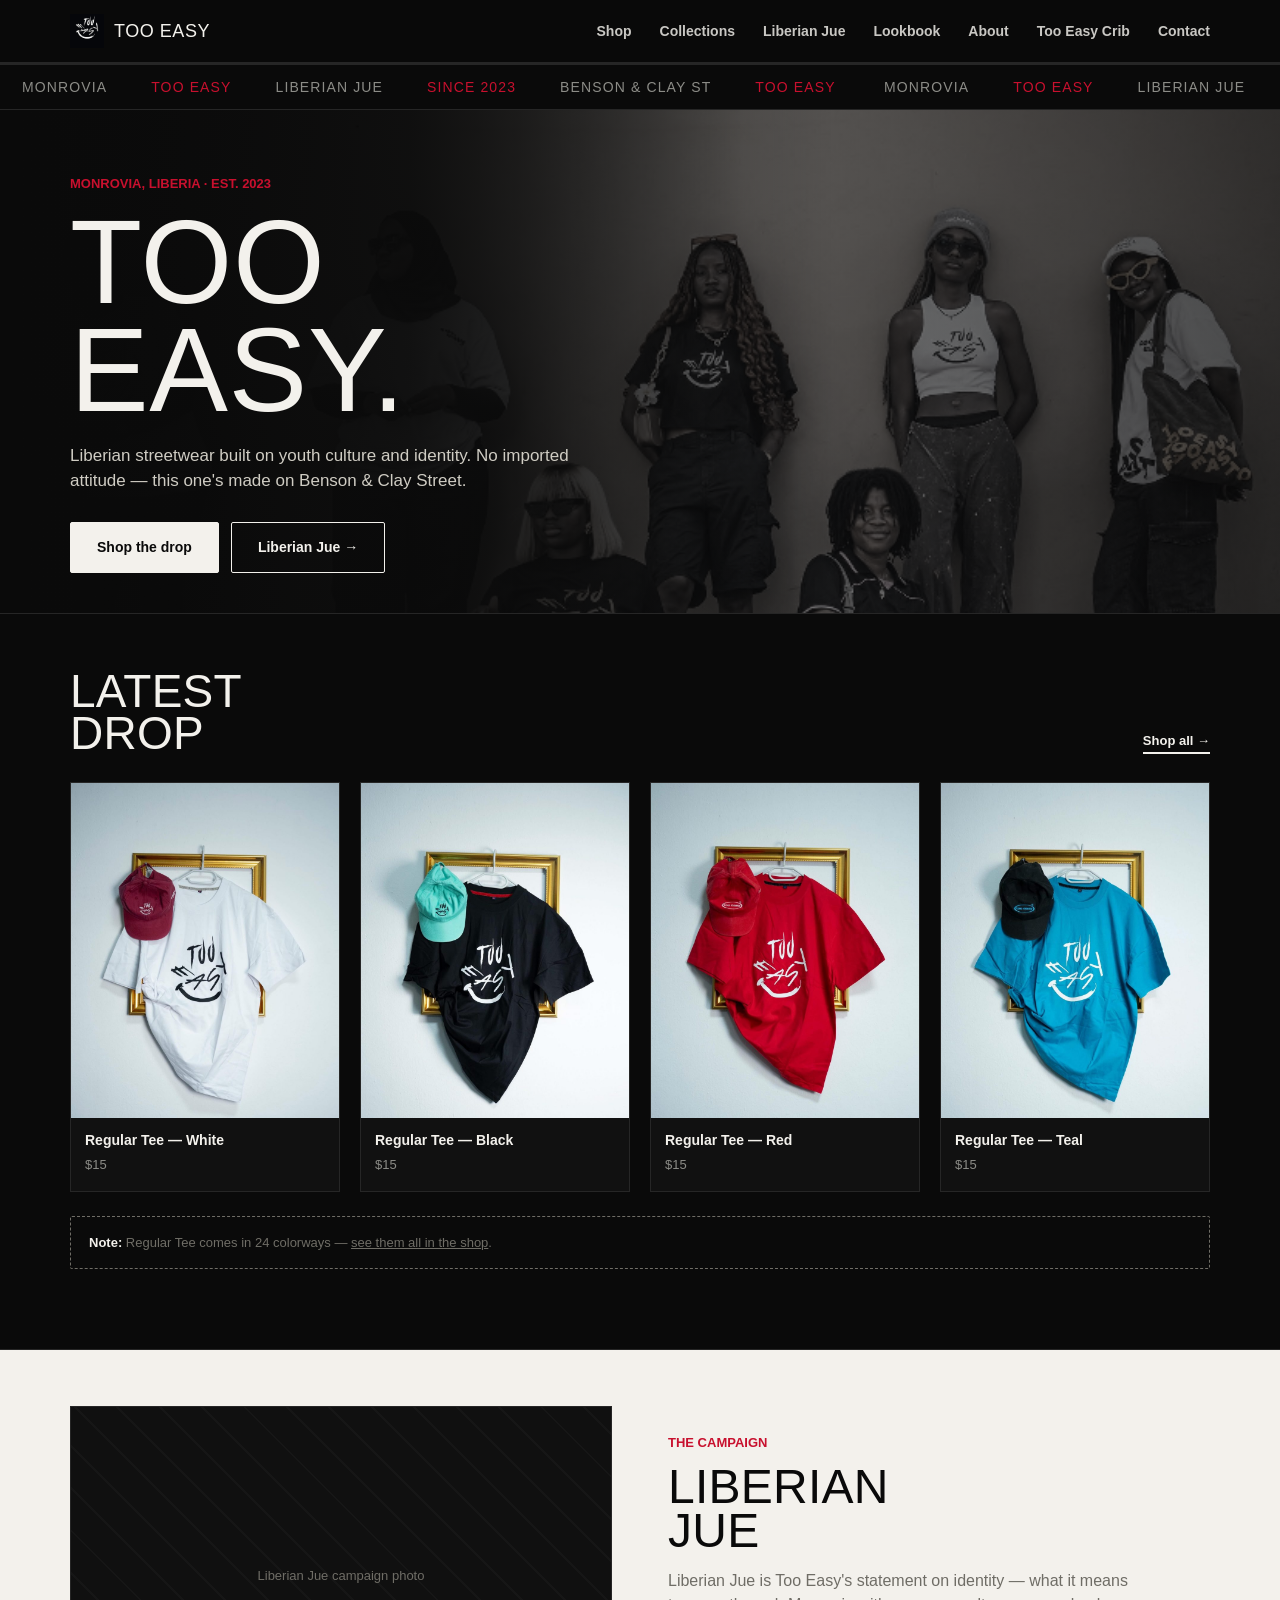
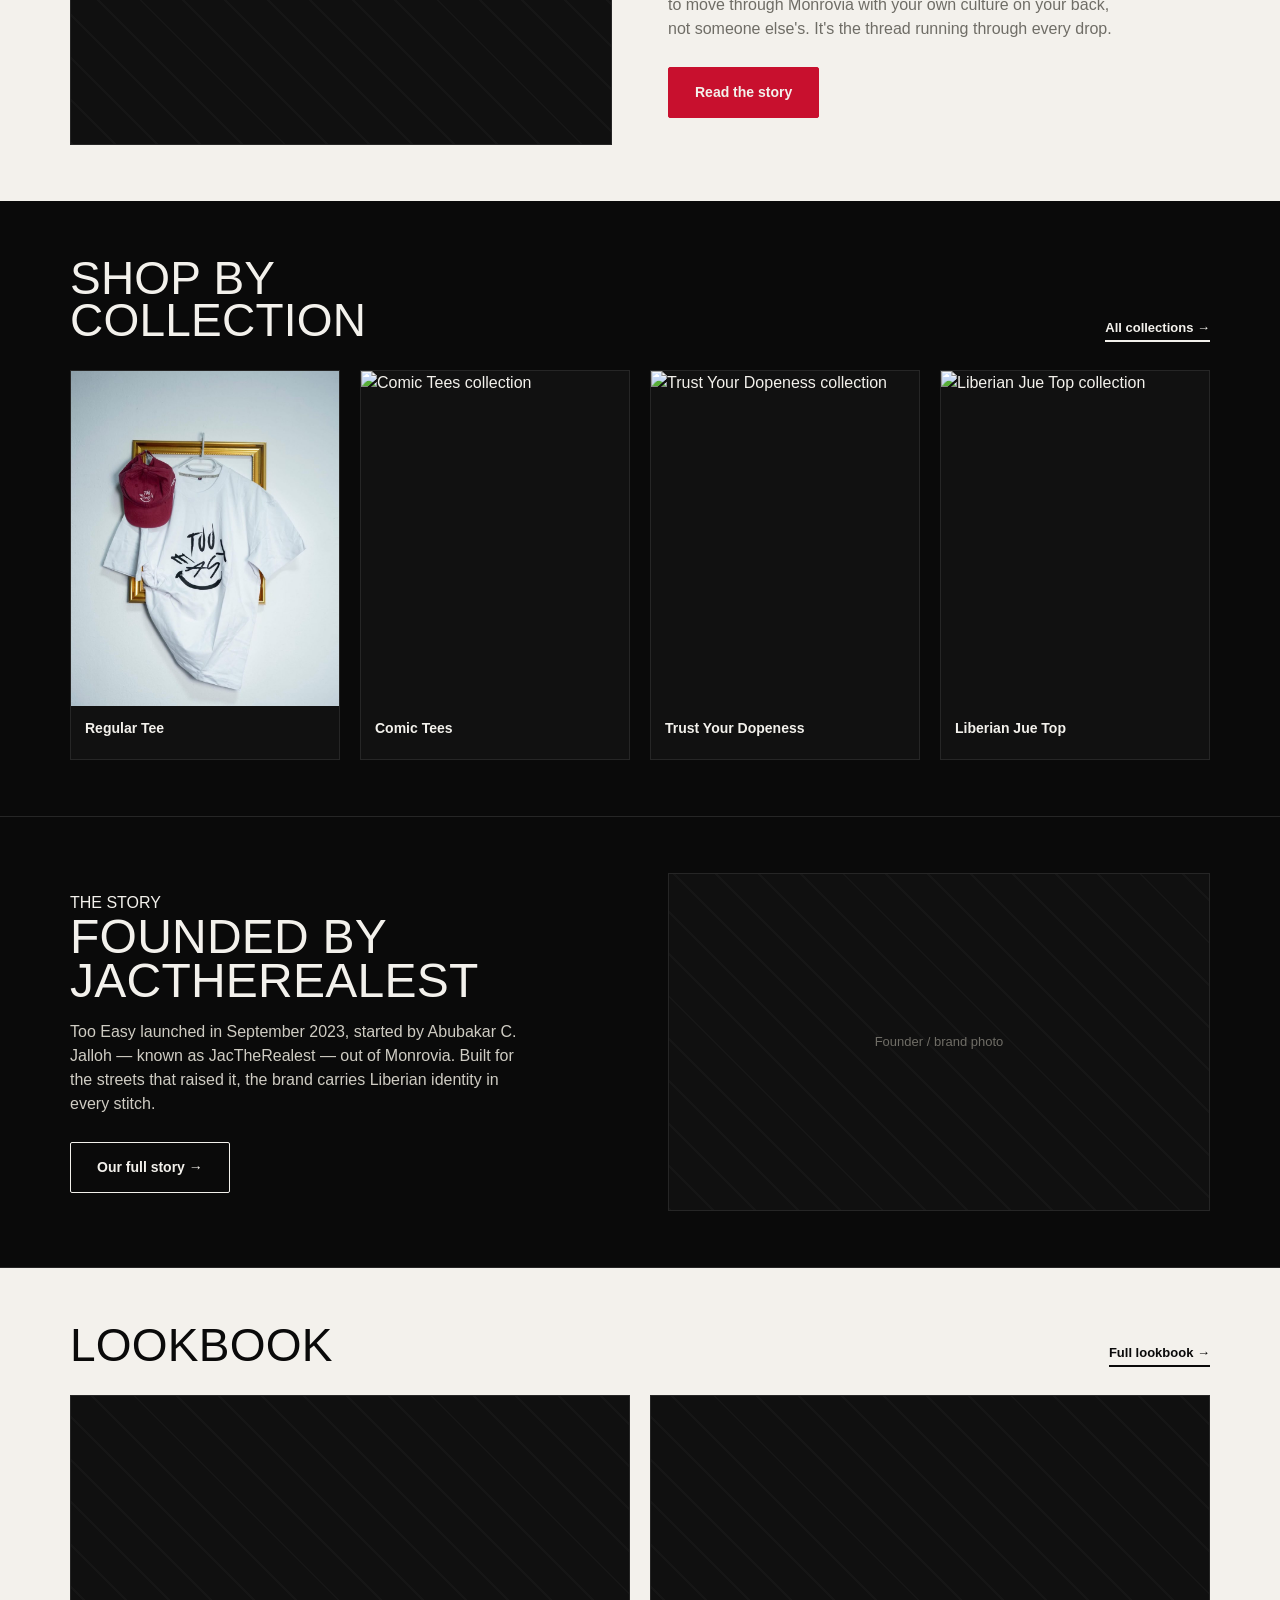
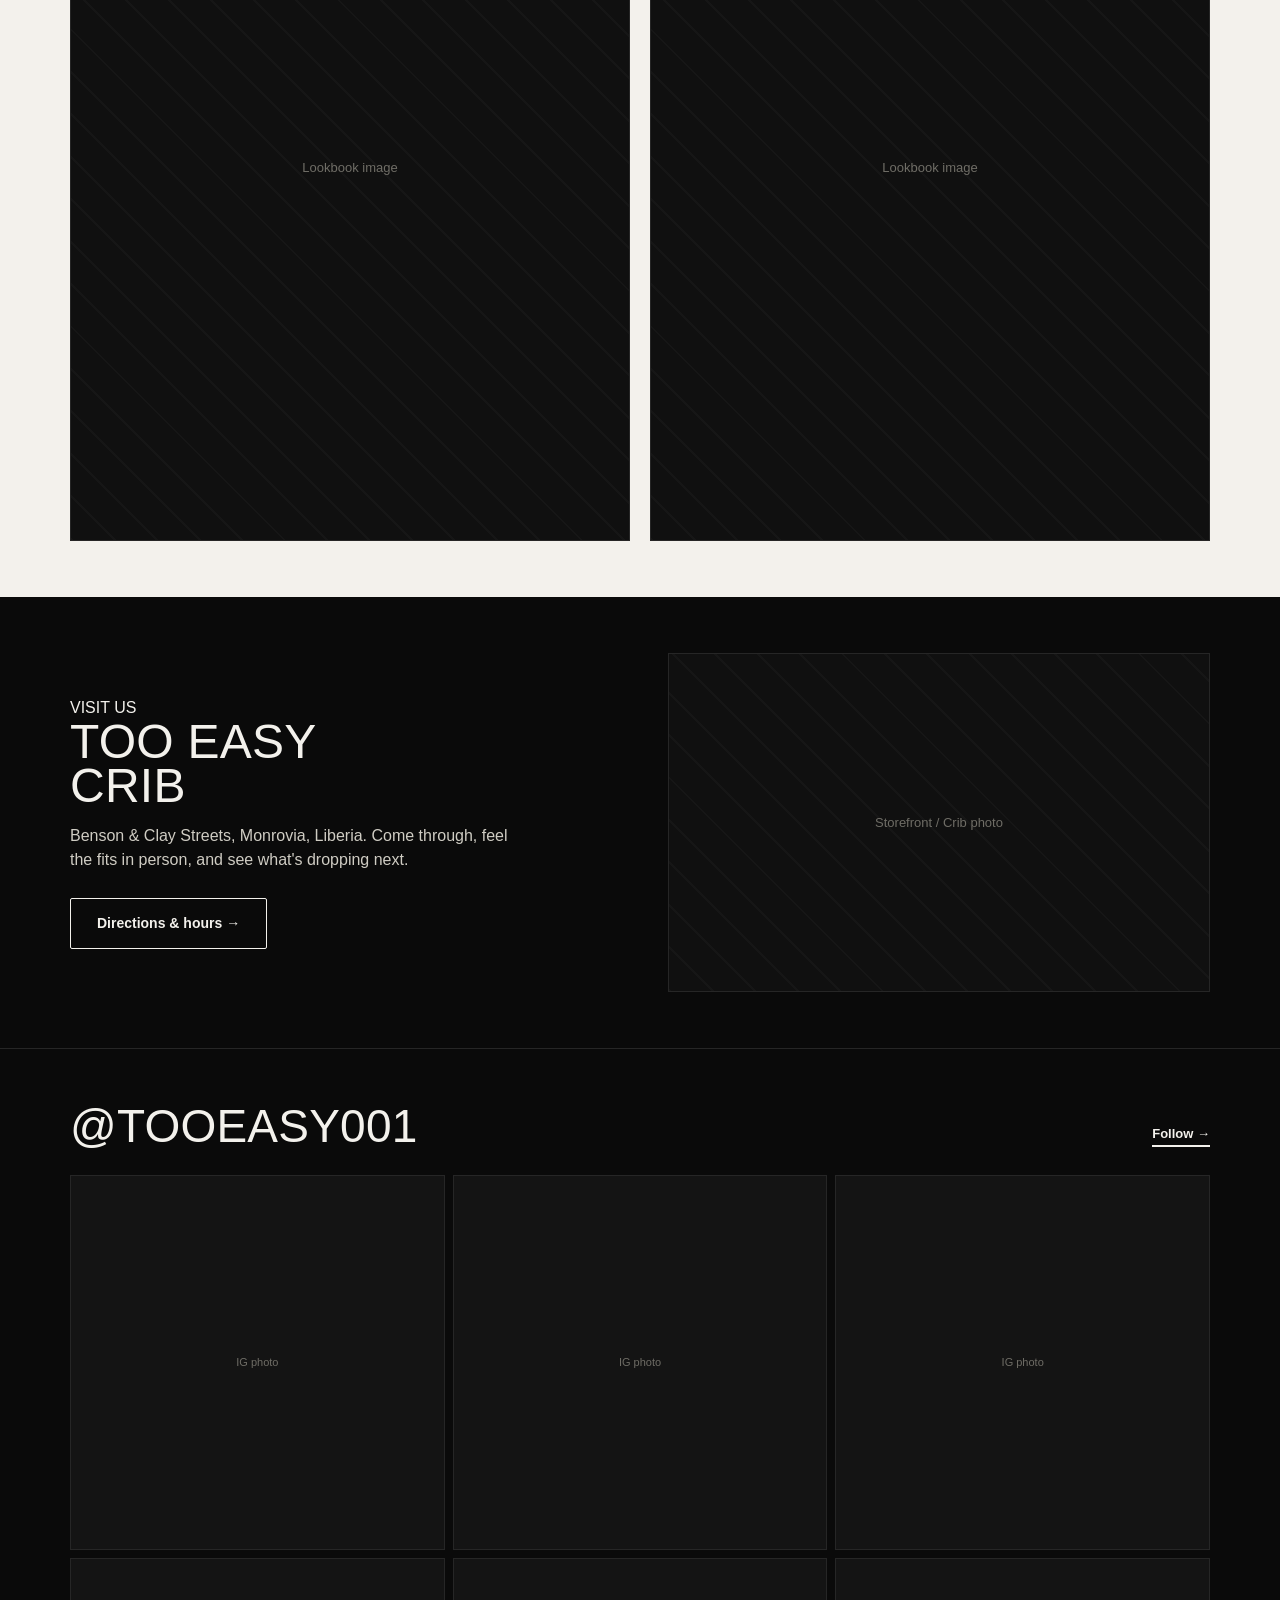
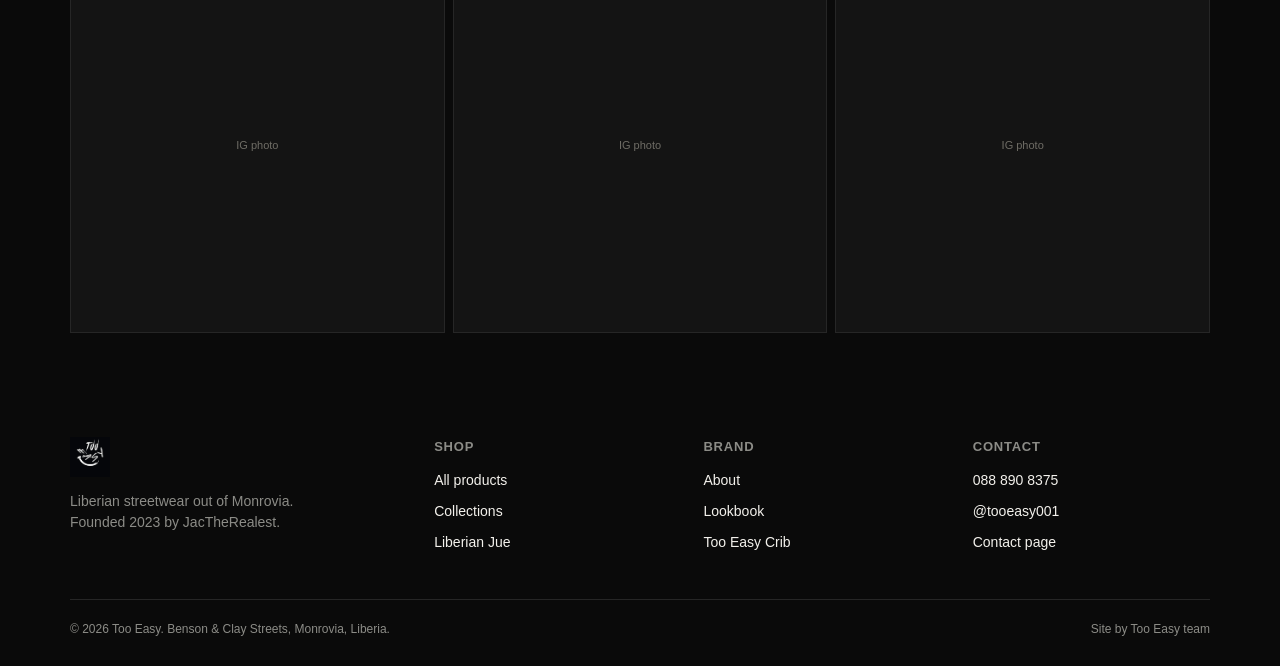
==== commit e9c4e2fd: "Update product links and images in index.html" ====
--- a/index.html
+++ b/index.html
@@ -122,21 +122,21 @@
       <a href="collections.html" class="see-all">All collections →</a>
     </div>
     <div class="grid-2">
-      <a class="card" href="collections.html" style="display:block;">
-        <div class="swatch">Collection photo</div>
-        <div class="info"><div class="name">Collection — TBD</div></div>
-      </a>
-      <a class="card" href="collections.html" style="display:block;">
-        <div class="swatch">Collection photo</div>
-        <div class="info"><div class="name">Collection — TBD</div></div>
-      </a>
-      <a class="card" href="collections.html" style="display:block;">
-        <div class="swatch">Collection photo</div>
-        <div class="info"><div class="name">Collection — TBD</div></div>
-      </a>
-      <a class="card" href="collections.html" style="display:block;">
-        <div class="swatch">Collection photo</div>
-        <div class="info"><div class="name">Collection — TBD</div></div>
+      <a class="card" href="shop.html#regular-tee" style="display:block;">
+        <img src="assets/regular-tee/01-white-black.jpg" alt="Regular Tee collection" loading="lazy">
+        <div class="info"><div class="name">Regular Tee</div></div>
+      </a>
+      <a class="card" href="shop.html#comic-tees" style="display:block;">
+        <img src="assets/comic-tees/01-green-front.jpg" alt="Comic Tees collection" loading="lazy">
+        <div class="info"><div class="name">Comic Tees</div></div>
+      </a>
+      <a class="card" href="shop.html#trust-your-dopeness" style="display:block;">
+        <img src="assets/trust-your-dopeness/01-brown-front.jpg" alt="Trust Your Dopeness collection" loading="lazy">
+        <div class="info"><div class="name">Trust Your Dopeness</div></div>
+      </a>
+      <a class="card" href="shop.html#liberian-jue-top" style="display:block;">
+        <img src="assets/liberian-jue-top/01-navy.jpg" alt="Liberian Jue Top collection" loading="lazy">
+        <div class="info"><div class="name">Liberian Jue Top</div></div>
       </a>
     </div>
   </div>
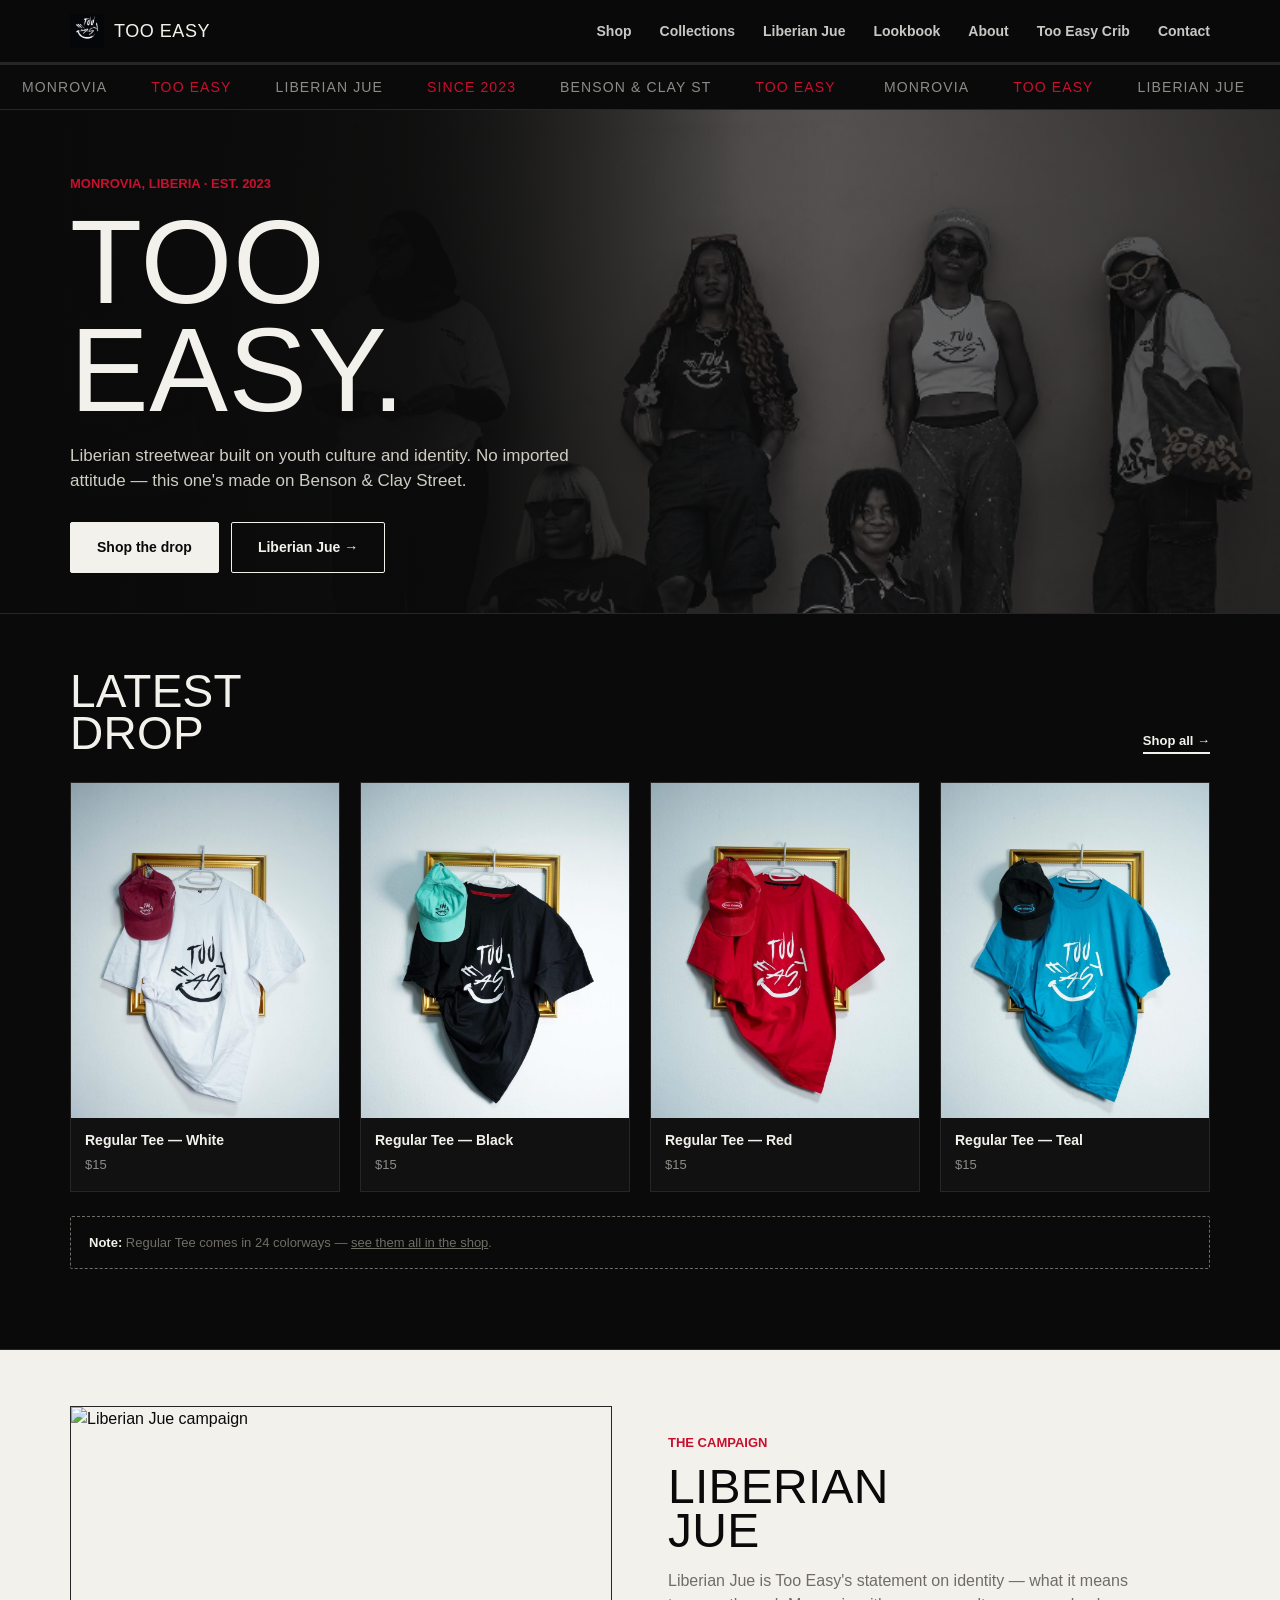
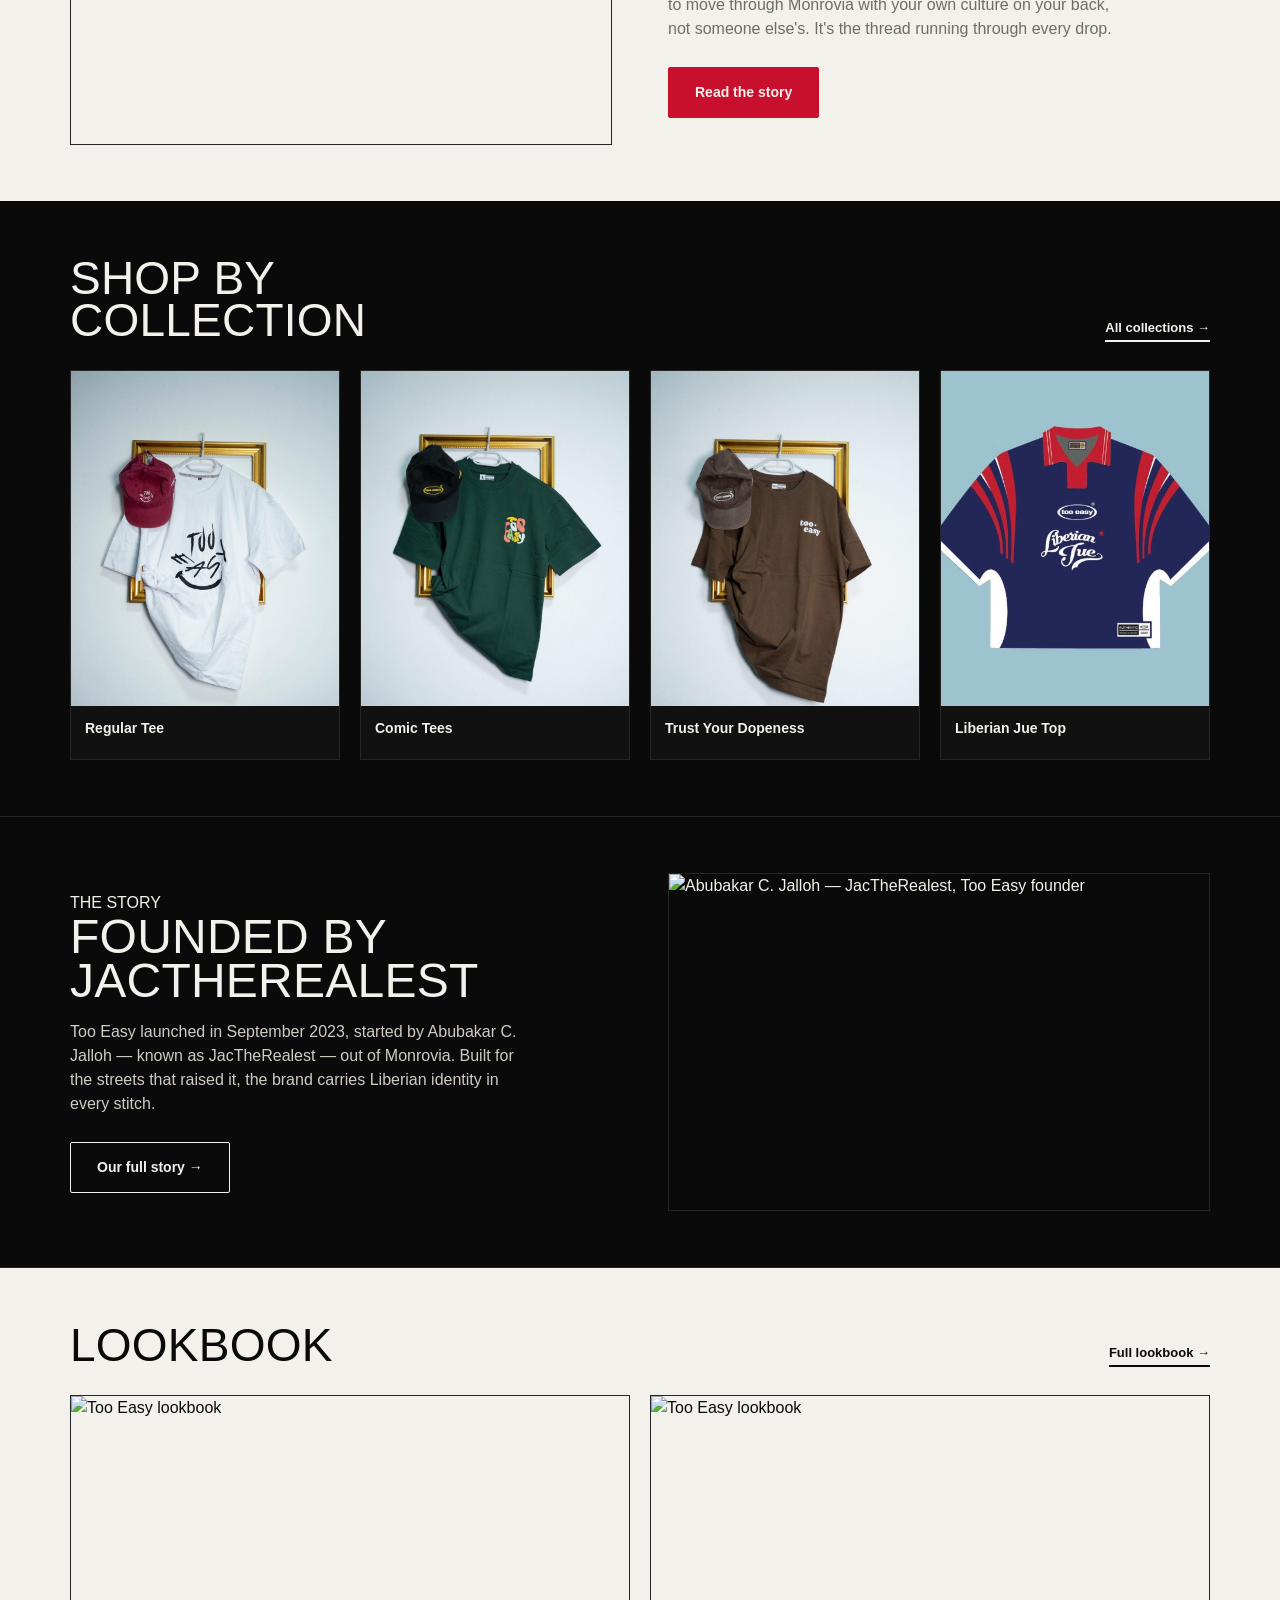
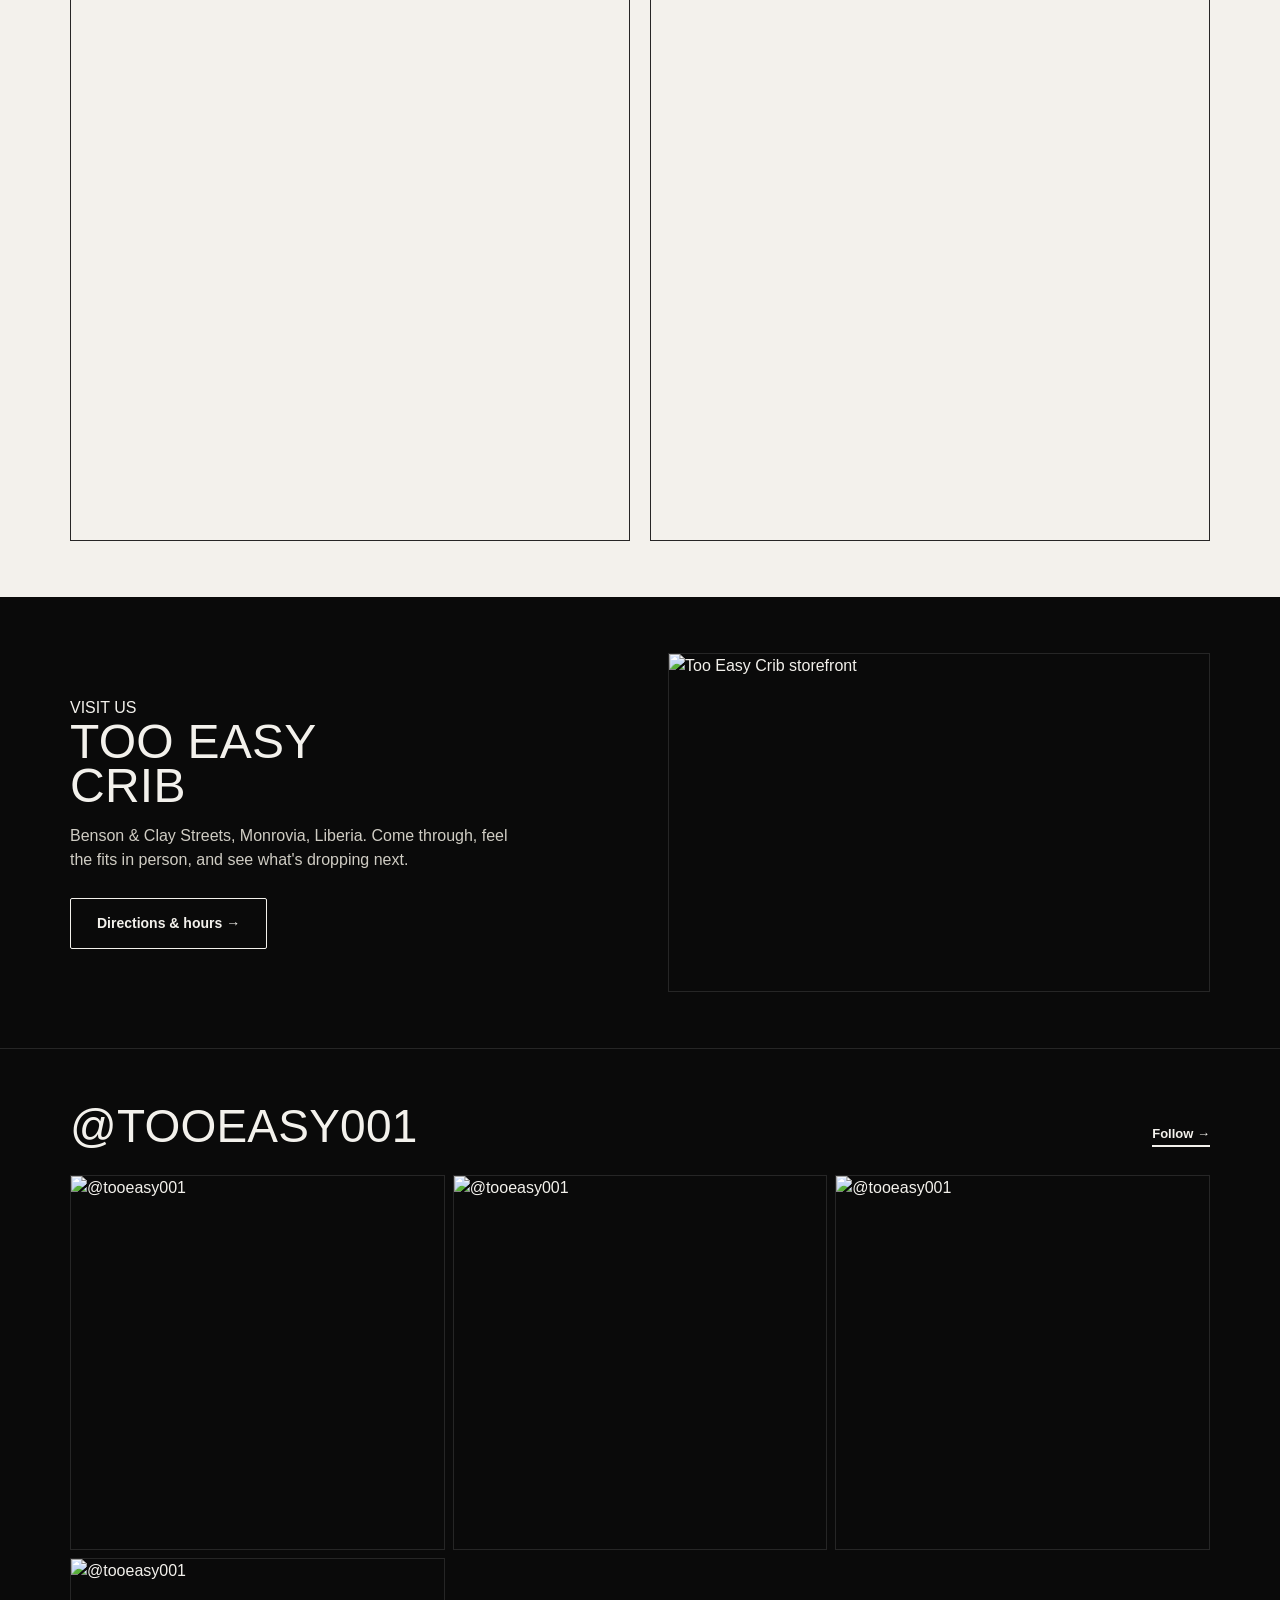
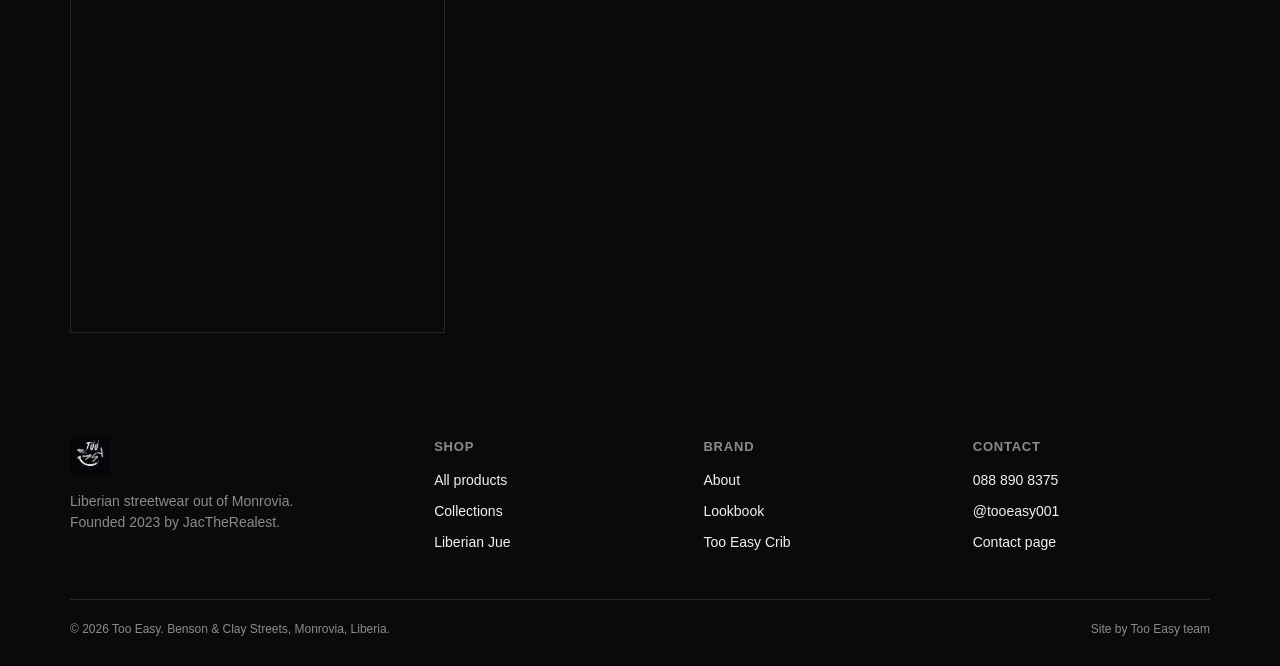
==== commit ee7b3c72: "Update index.html with images for various sections Replaced placeholder text with actual images for " ====
--- a/index.html
+++ b/index.html
@@ -104,7 +104,7 @@
 <section class="section on-paper">
   <div class="wrap split">
     <div>
-      <div class="photo-block">Liberian Jue campaign photo</div>
+      <img src="assets/liberian-jue-campaign.jpg" alt="Liberian Jue campaign" style="aspect-ratio:16/10; width:100%; object-fit:cover; border:1px solid var(--line);">
     </div>
     <div>
       <div class="eyebrow" style="color:var(--red); font-weight:700; font-size:13px; margin-bottom:12px;">THE CAMPAIGN</div>
@@ -151,7 +151,7 @@
       <a href="about.html" class="btn btn-outline" style="margin-top:10px;">Our full story →</a>
     </div>
     <div>
-      <div class="photo-block">Founder / brand photo</div>
+      <img src="assets/founder.jpg" alt="Abubakar C. Jalloh — JacTheRealest, Too Easy founder" style="aspect-ratio:16/10; width:100%; object-fit:cover; border:1px solid var(--line);">
     </div>
   </div>
 </section>
@@ -163,8 +163,8 @@
       <a href="lookbook.html" class="see-all">Full lookbook →</a>
     </div>
     <div class="grid-2" style="grid-template-columns:repeat(2,1fr);">
-      <div class="photo-block" style="aspect-ratio:3/4;">Lookbook image</div>
-      <div class="photo-block" style="aspect-ratio:3/4;">Lookbook image</div>
+      <img src="assets/lookbook/01.jpg" alt="Too Easy lookbook" style="aspect-ratio:3/4; width:100%; object-fit:cover; border:1px solid var(--line);">
+      <img src="assets/lookbook/04.jpg" alt="Too Easy lookbook" style="aspect-ratio:3/4; width:100%; object-fit:cover; border:1px solid var(--line);">
     </div>
   </div>
 </section>
@@ -178,7 +178,7 @@
       <a href="crib.html" class="btn btn-outline" style="margin-top:10px;">Directions &amp; hours →</a>
     </div>
     <div>
-      <div class="photo-block">Storefront / Crib photo</div>
+      <img src="assets/crib-photo.jpg" alt="Too Easy Crib storefront" style="aspect-ratio:16/10; width:100%; object-fit:cover; border:1px solid var(--line);">
     </div>
   </div>
 </section>
@@ -190,12 +190,10 @@
       <a href="https://instagram.com/tooeasy001" target="_blank" rel="noopener" class="see-all">Follow →</a>
     </div>
     <div class="insta-grid">
-      <div class="sq">IG photo</div>
-      <div class="sq">IG photo</div>
-      <div class="sq">IG photo</div>
-      <div class="sq">IG photo</div>
-      <div class="sq">IG photo</div>
-      <div class="sq">IG photo</div>
+      <img src="assets/instagram/01.jpg" alt="@tooeasy001" style="aspect-ratio:1/1; width:100%; object-fit:cover; border:1px solid var(--line);">
+      <img src="assets/instagram/02.jpg" alt="@tooeasy001" style="aspect-ratio:1/1; width:100%; object-fit:cover; border:1px solid var(--line);">
+      <img src="assets/instagram/03.jpg" alt="@tooeasy001" style="aspect-ratio:1/1; width:100%; object-fit:cover; border:1px solid var(--line);">
+      <img src="assets/instagram/04.jpg" alt="@tooeasy001" style="aspect-ratio:1/1; width:100%; object-fit:cover; border:1px solid var(--line);">
     </div>
   </div>
 </section>
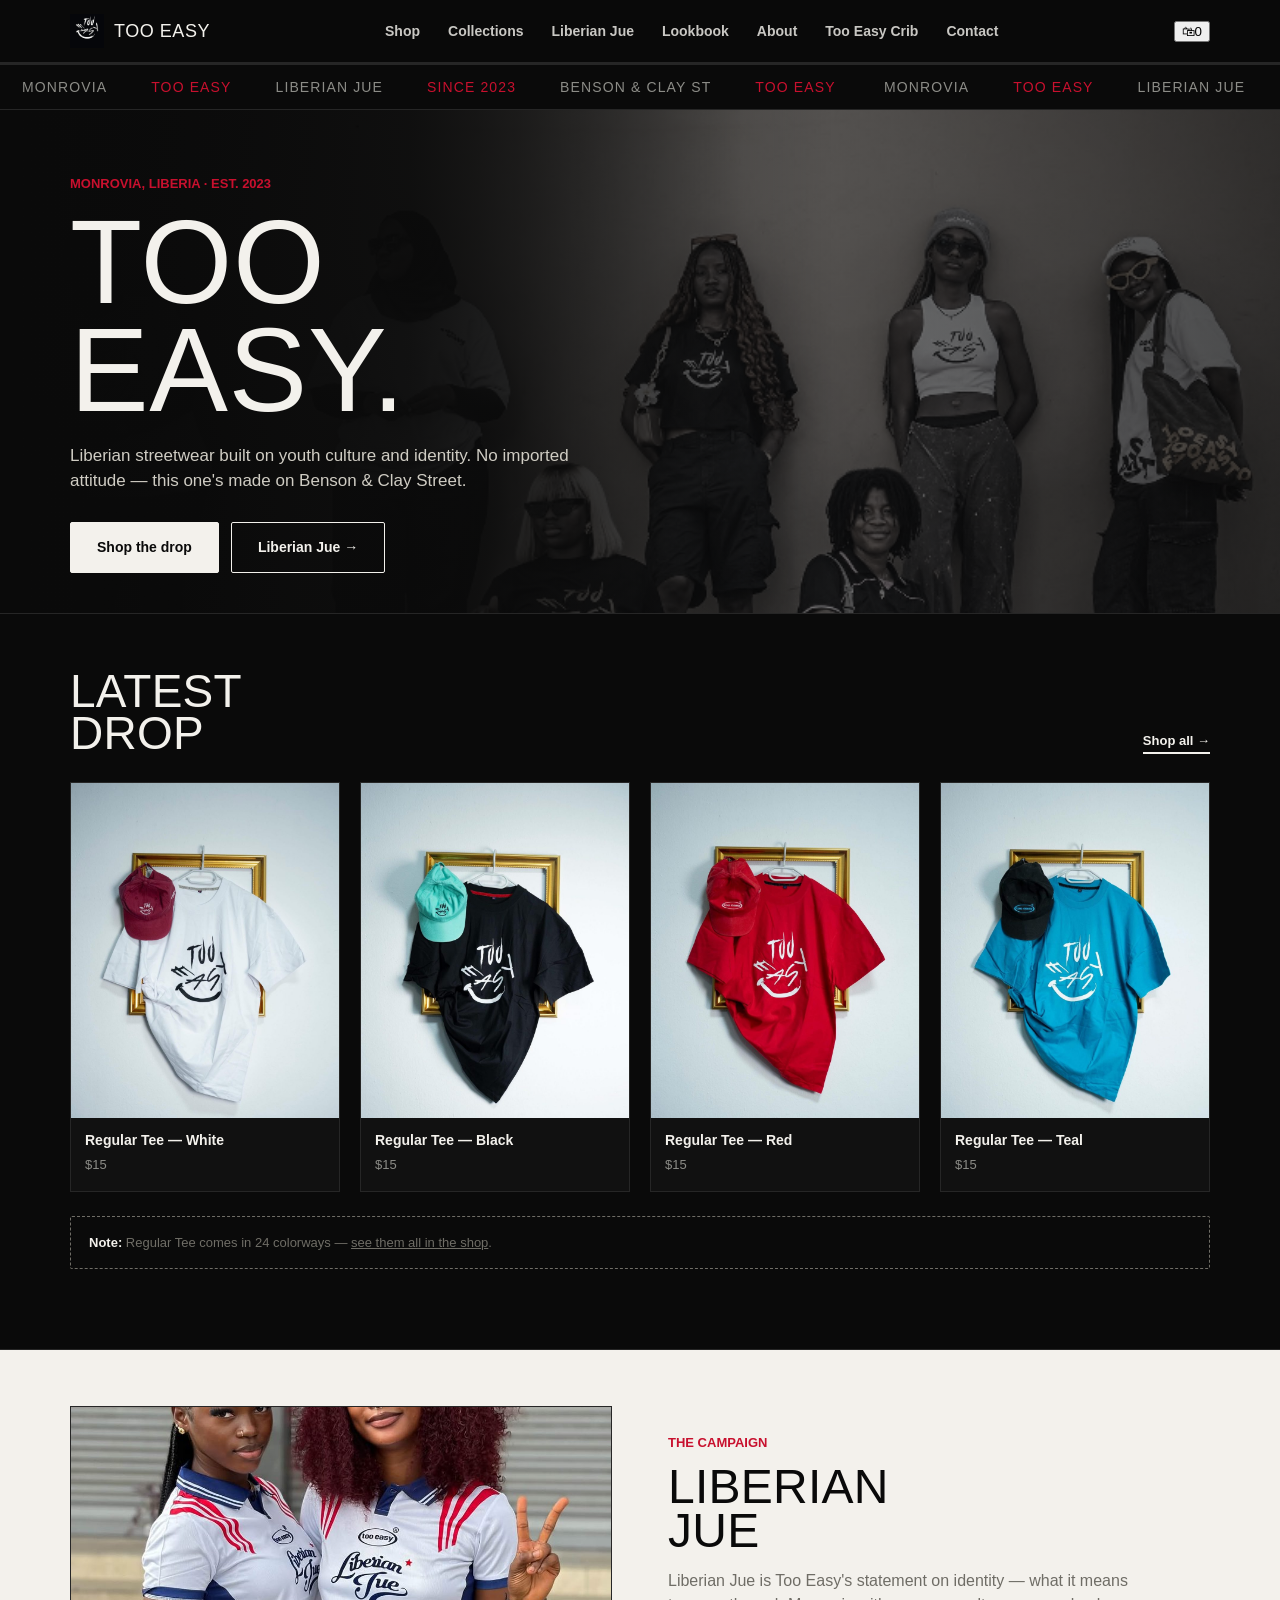
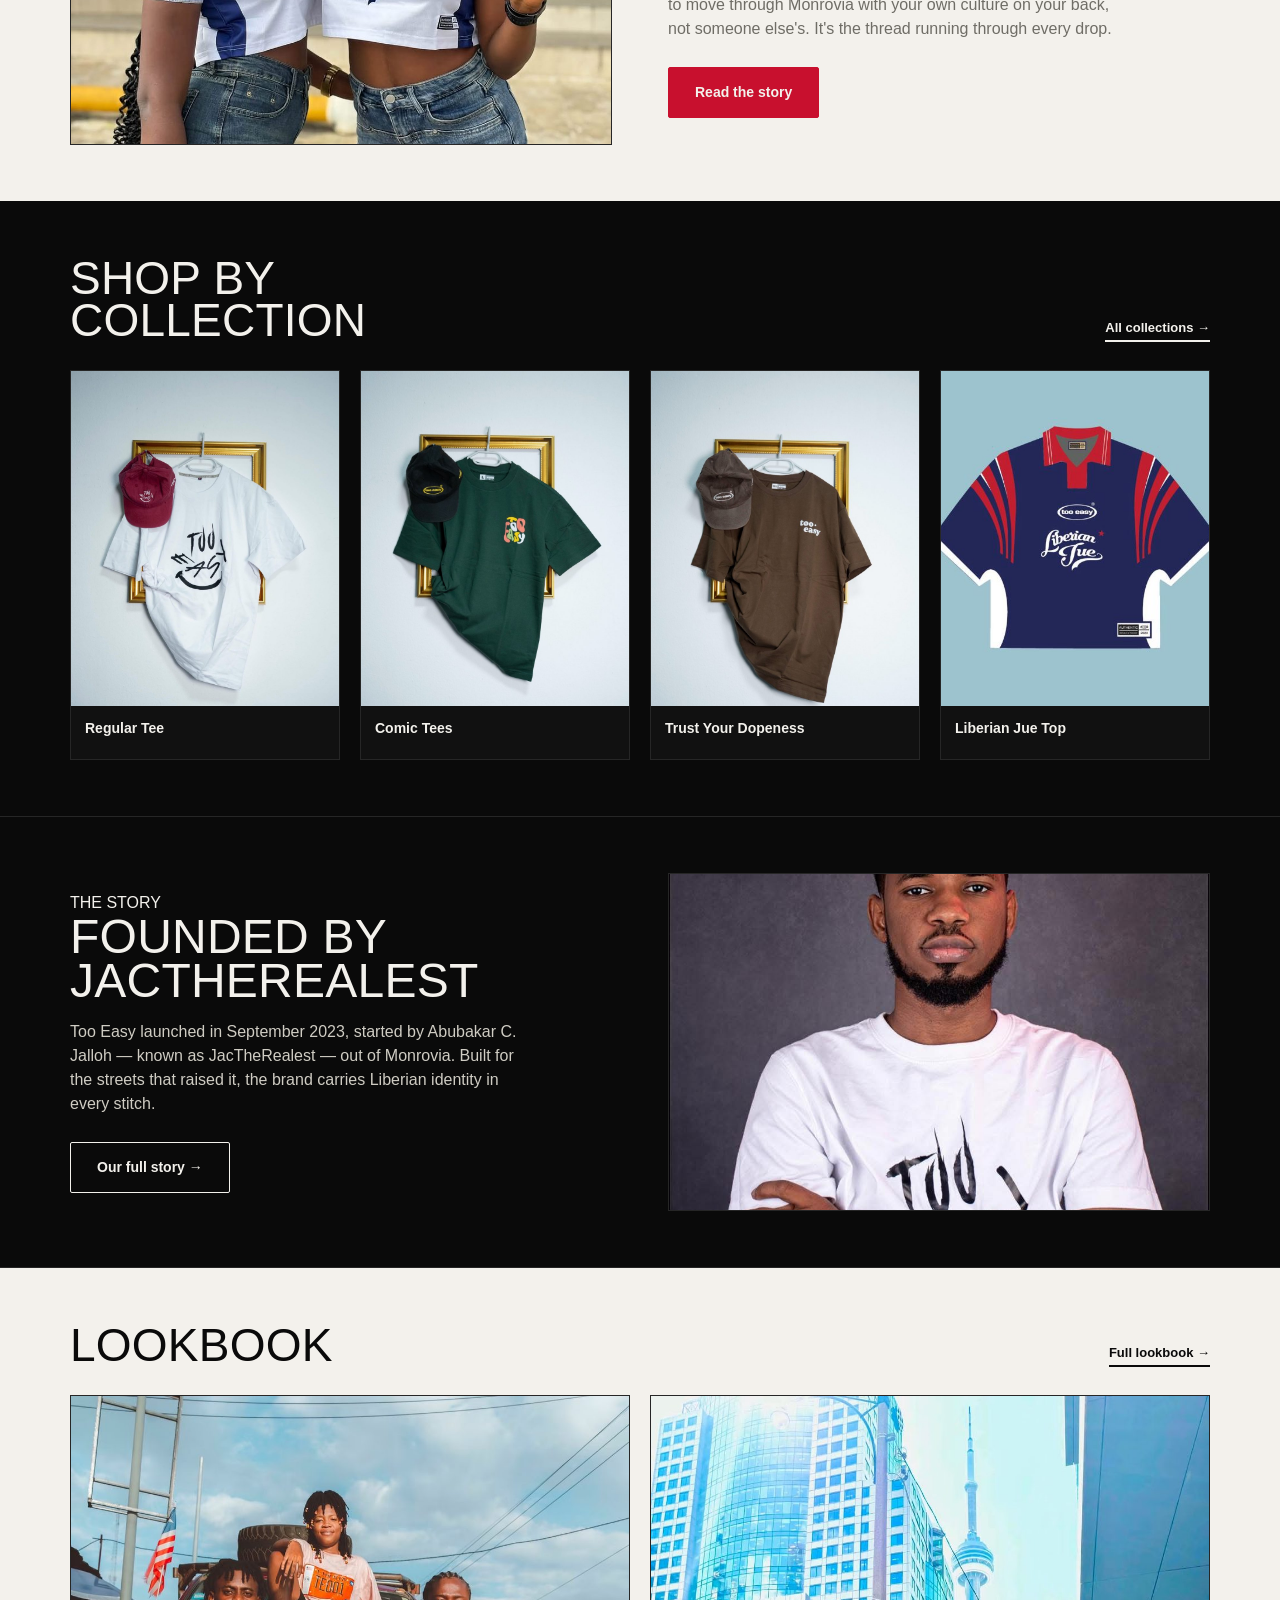
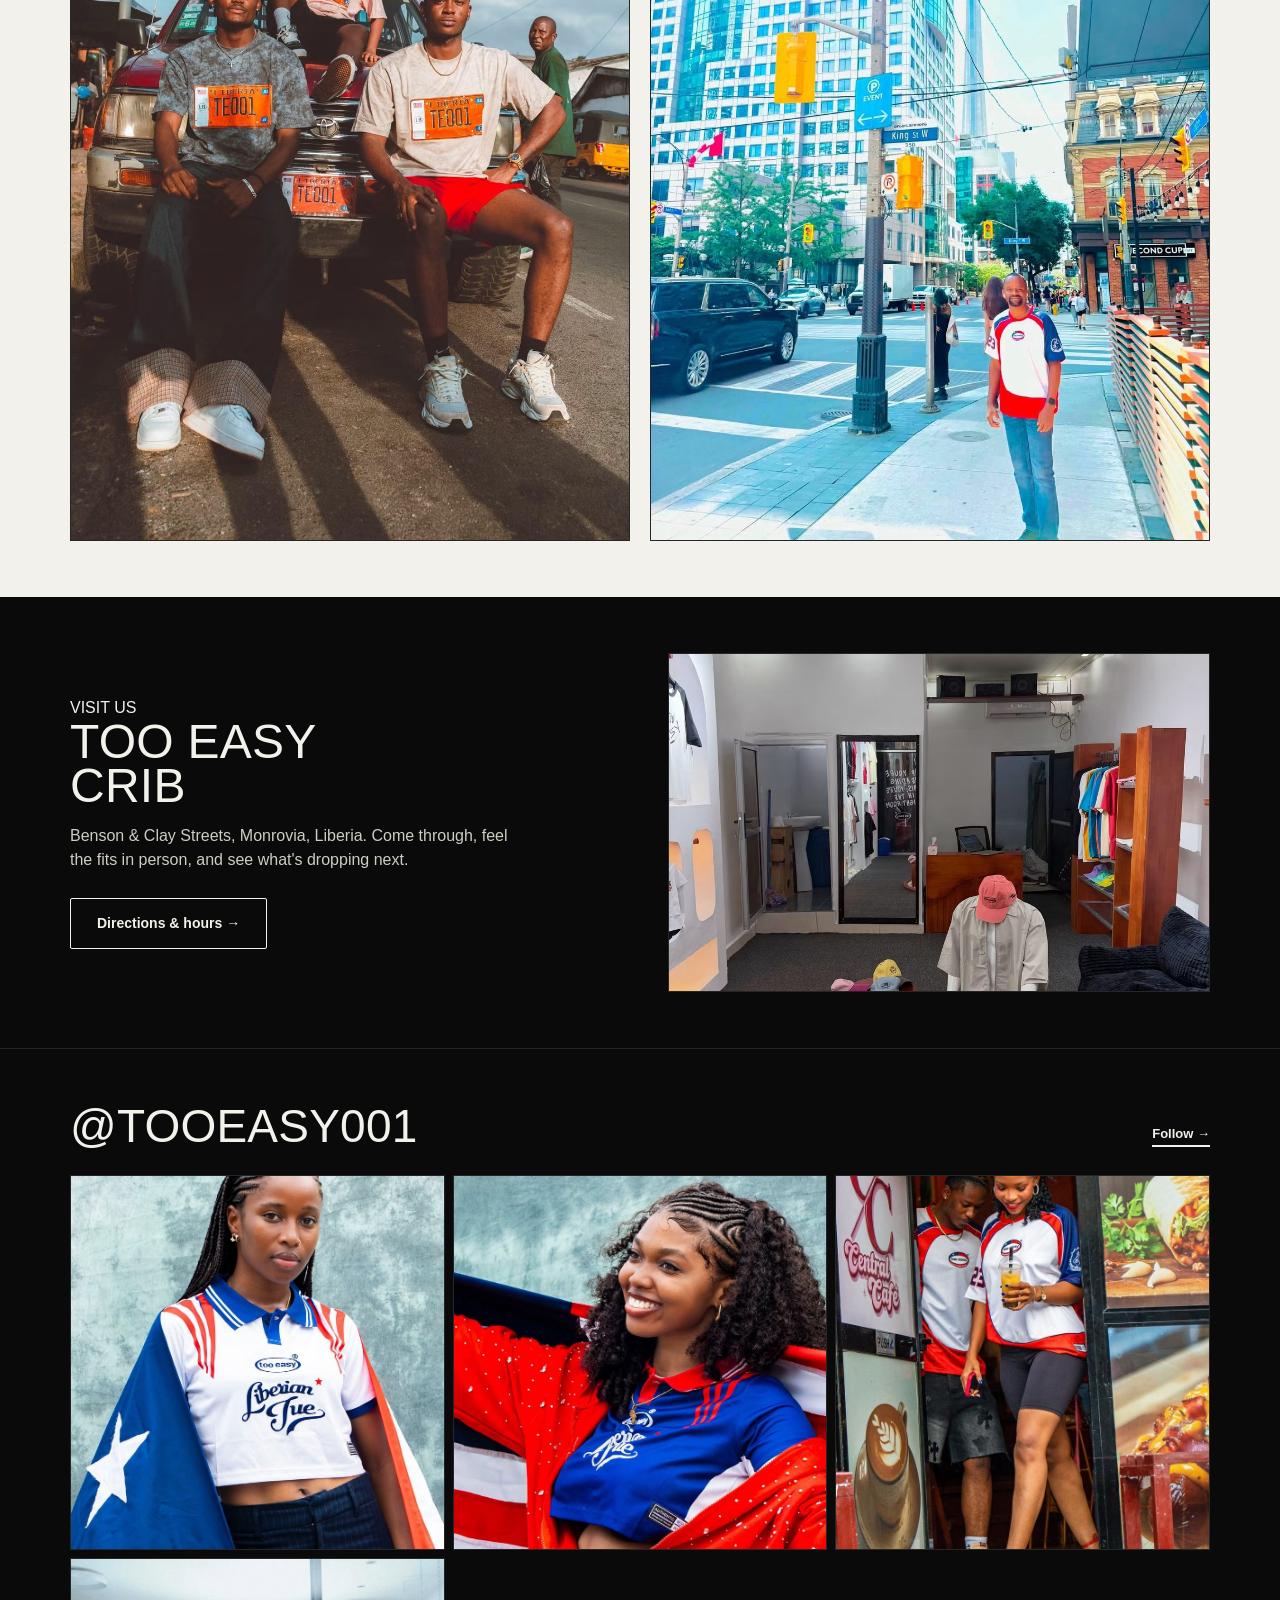
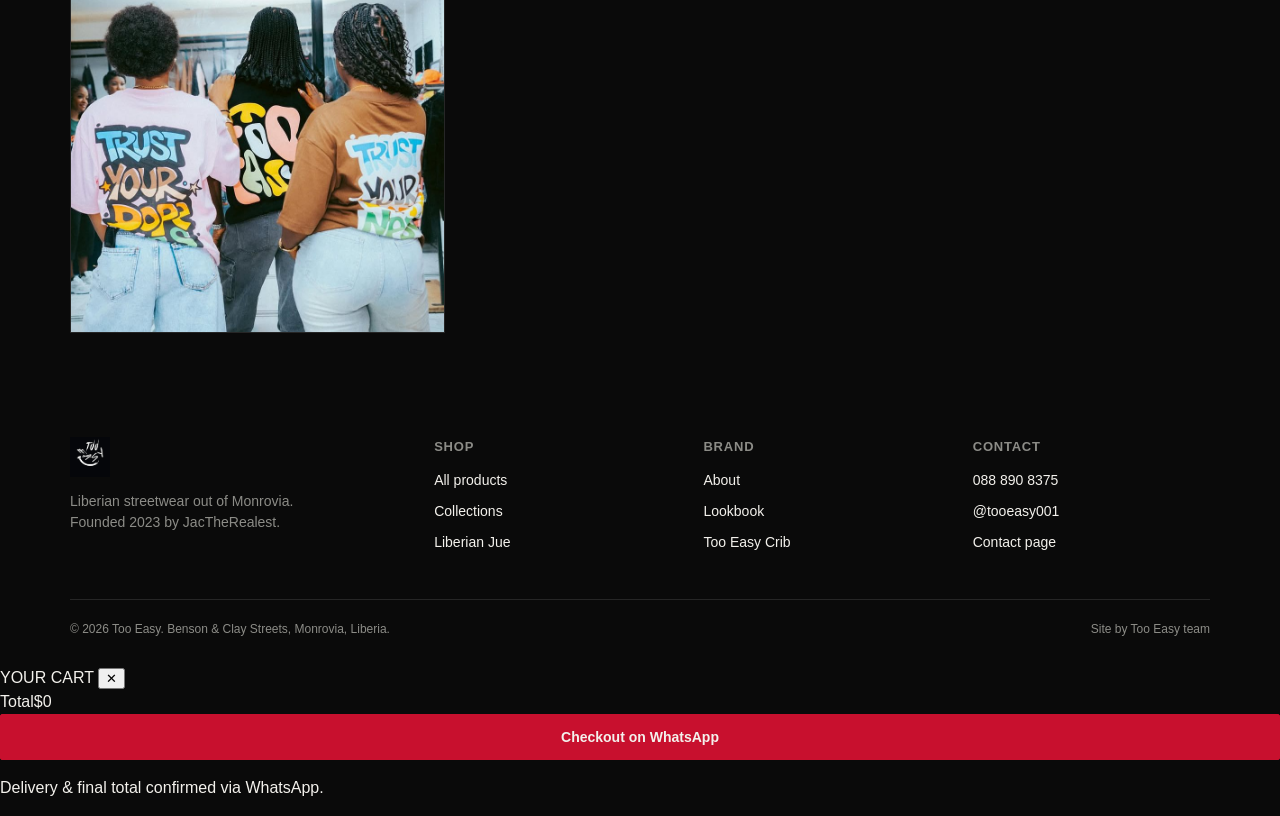
==== commit 5a317242: "Implement cart overlay and checkout button Added cart functionality with overlay and checkout button" ====
--- a/index.html
+++ b/index.html
@@ -25,7 +25,10 @@
       <a href="crib.html">Too Easy Crib</a>
       <a href="contact.html">Contact</a>
     </nav>
-    <button class="nav-toggle" aria-label="Menu" aria-expanded="false">☰</button>
+    <div class="header-actions">
+      <button class="cart-btn" id="cart-toggle" aria-label="Open cart">🛍<span class="cart-count hidden" id="cart-count">0</span></button>
+      <button class="nav-toggle" aria-label="Menu" aria-expanded="false">☰</button>
+    </div>
   </div>
   <div class="nav-mobile">
     <ul>
@@ -240,5 +243,19 @@
 </footer>
 
 <script src="assets/main.js"></script>
+<script src="assets/cart.js"></script>
+<div class="cart-overlay" id="cart-overlay"></div>
+<aside class="cart-drawer" id="cart-drawer">
+  <div class="cart-drawer-head">
+    <span class="cart-title">YOUR CART</span>
+    <button class="cart-close" id="cart-close" aria-label="Close cart">✕</button>
+  </div>
+  <div class="cart-items" id="cart-items"></div>
+  <div class="cart-footer">
+    <div class="cart-total-row"><span>Total</span><span id="cart-total">$0</span></div>
+    <button class="btn btn-red" id="cart-checkout" style="width:100%;">Checkout on WhatsApp</button>
+    <p class="cart-note">Delivery &amp; final total confirmed via WhatsApp.</p>
+  </div>
+</aside>
 </body>
 </html>
